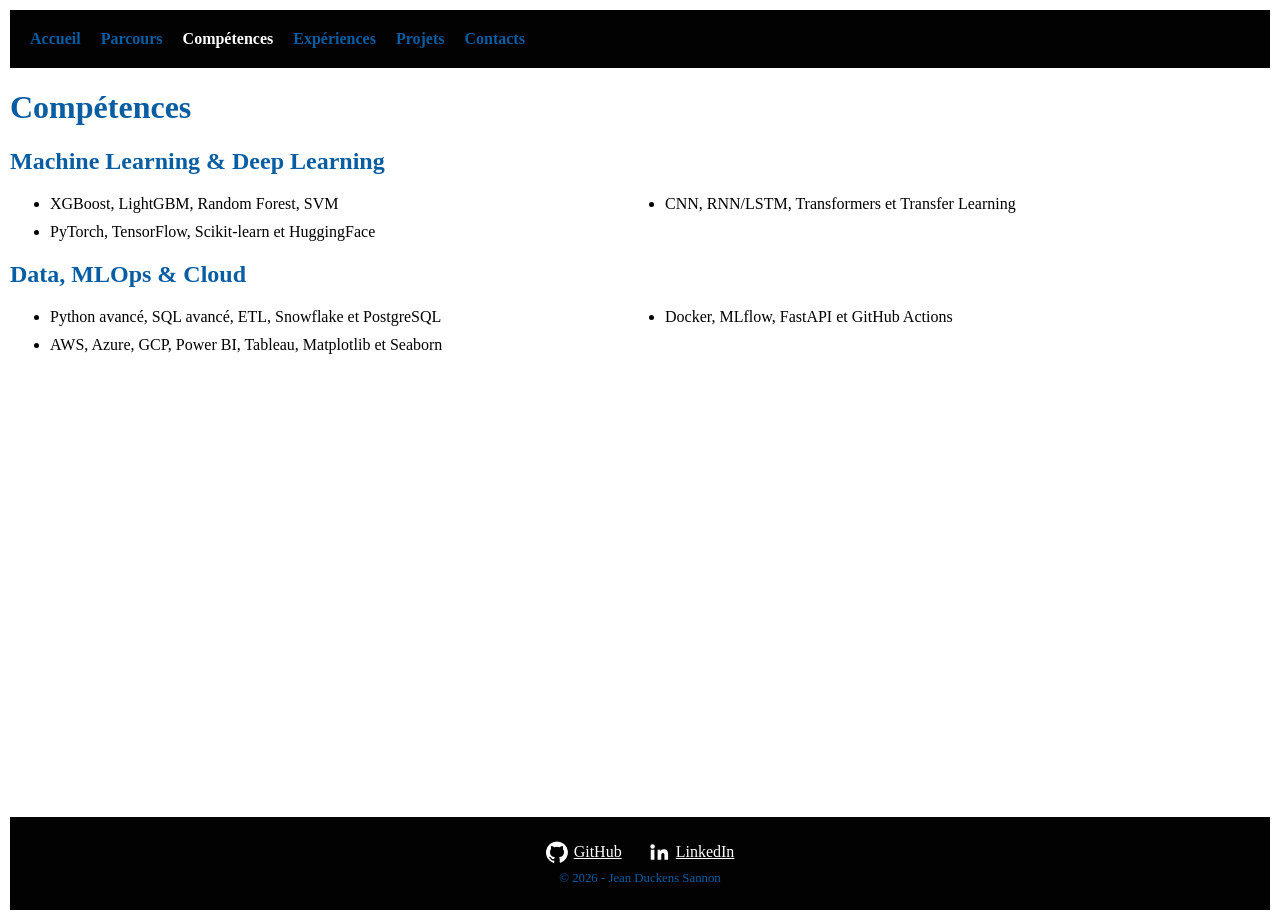
==== pages/competences.html @ 1ca99b0a "Initial commit: Portfiolio de Jean Duckens Sannon" ====
<!DOCTYPE html>
<html lang="fr">

<head>
    <meta charset="UTF-8">
    <meta name="viewport" content="width=device-width, initial-scale=1.0">
    <title>Compétences | Mon portfolio</title>
    <link rel="stylesheet" href="../assets/css/style.css">
    <meta name="description" content="Portfolio de Jean-Duckens Sannon, Data Scientist spécialisé en Machine Learning et MLOps. Découvrez mon parcours, mes compétences et mes projets." />
</head>

<body>
    <header>
        <nav aria-label="Navigation principale">
            <a href="../index.html">Accueil</a>
            <a href="parcours.html">Parcours</a>
            <a href="competences.html" aria-current="page">Compétences</a>
            <a href="experiences.html">Expériences</a>
            <a href="projets.html">Projets</a>
            <a href="contacts.html">Contacts</a>
        </nav>
    </header>

    <main>
        <h1>Compétences</h1>
        <section>
            <h2>Machine Learning &amp; Deep Learning</h2>
            <ul>
                <li>XGBoost, LightGBM, Random Forest, SVM</li>
                <li>CNN, RNN/LSTM, Transformers et Transfer Learning</li>
                <li>PyTorch, TensorFlow, Scikit-learn et HuggingFace</li>
            </ul>
        </section>
        <section>
            <h2>Data, MLOps &amp; Cloud</h2>
            <ul>
                <li>Python avancé, SQL avancé, ETL, Snowflake et PostgreSQL</li>
                <li>Docker, MLflow, FastAPI et GitHub Actions</li>
                <li>AWS, Azure, GCP, Power BI, Tableau, Matplotlib et Seaborn</li>
            </ul>
        </section>
    </main>
    
    <footer>
        <div class="social-links" aria-label="Réseaux sociaux">
            <a href="https://github.com/grayhacked" target="_blank" rel="noopener noreferrer" aria-label="GitHub">
                <svg aria-hidden="true" viewBox="0 0 24 24">
                <path d="M12 .5a12 12 0 0 0-3.79 23.39c.6.11.82-.26.82-.58v-2.04c-3.34.73-4.04-1.61-4.04-1.61-.55-1.39-1.34-1.76-1.34-1.76-1.09-.75.08-.74.08-.74 1.2.08 1.84 1.23 1.84 1.23 1.07 1.84 2.8 1.31 3.49 1 .11-.78.42-1.31.76-1.61-2.67-.3-5.47-1.34-5.47-5.93 0-1.31.47-2.38 1.23-3.22-.12-.3-.53-1.52.12-3.17 0 0 1-.32 3.3 1.23a11.5 11.5 0 0 1 6 0c2.3-1.55 3.3-1.23 3.3-1.23.65 1.65.24 2.87.12 3.17.77.84 1.23 1.91 1.23 3.22 0 4.6-2.8 5.62-5.48 5.92.43.37.81 1.1.81 2.22v3.29c0 .32.22.69.83.57A12 12 0 0 0 12 .5Z"/></svg>
            <span>GitHub</span>
            </a>

            <a href="https://www.linkedin.com/in/jean-duckens-sannon" target="_blank" rel="noopener noreferrer" aria-label="LinkedIn"><svg aria-hidden="true" viewBox="0 0 24 24"><path d="M4.98 3.5A2.5 2.5 0 1 1 5 8.5a2.5 2.5 0 0 1-.02-5ZM3 9.5h4v11H3v-11Zm6.5 0h3.83v1.5h.05c.53-1 1.83-2.05 3.77-2.05 4.03 0 4.78 2.65 4.78 6.1v5.45h-4v-4.83c0-1.15-.02-2.63-1.6-2.63-1.6 0-1.85 1.25-1.85 2.55v4.91h-4v-11Z"/></svg>
            <span>LinkedIn</span></a>
        </div>
        <small>&copy; 2026 - Jean Duckens Sannon</small>
    </footer>
</body>
</html>
---- assets/css/style.css ----
html, body {
    margin:0px;
    min-height: 100%;
}

body{
    font-family: 'Times New Roman', Times, serif, sans-serif;
    background-color: rgb(255, 255, 255);
    margin: 0;
    padding: 10px;
    min-height: 100vh;
    display: flex;
    flex-direction: column;
}

main {
    flex: 1;
    /* padding: 20px; */
}

nav {
    display: flex;
    gap: 20px;
    align-items: center; 
    background-color: rgb(2, 2, 2);
    padding: 20px;
    flex-wrap: wrap;
}

@media (max-width: 500px) {
    nav {
        flex-direction: column;
        align-items: center;
    }
}

nav a {
    text-decoration: none;
    color: rgb(8, 93, 163);
    font-weight: bold;
}

nav a[aria-current="page"] {
    color: white;
}


img {
   /* margin : 0 auto;
   display: block; */
   border: 2px solid rgb(8, 93, 163);
}

h1 {
    color: rgb(8, 93, 163);
}

h2 {
    color: rgb(8, 93, 163);
}

ul{
    display: grid;
    grid-template-columns: 1fr;
    gap: 10px;
}

@media (min-width: 500px) {
    ul {
        grid-template-columns: 1fr 1fr;
    }
}

footer {
    background-color: rgb(2, 2, 2);
    color: white;
    text-align: center;
    padding: 20px;
}

footer a,
footer small {
    display: block;
    margin: 4px;
}

.social-links {
    display: flex;
    justify-content: center;
    gap: 18px;
}

.social-links a {
    display: inline-flex;
    align-items: center;
    gap: 6px;
    color: white;
}

.social-links svg {
    width: 22px;
    height: 22px;
    fill: currentColor;
}

small {
    font-size: 0.8em;
    color: rgb(8, 93, 163);
}
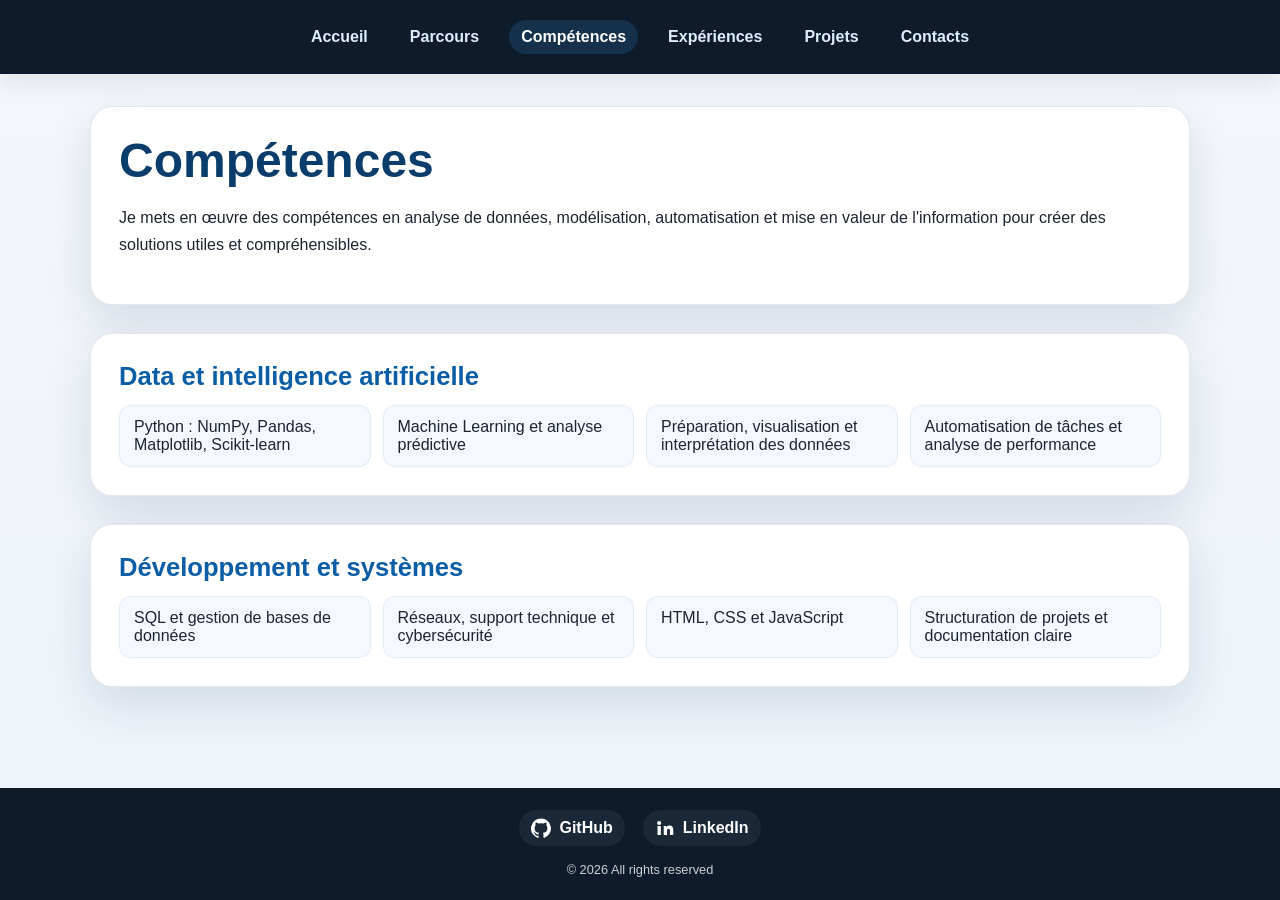
==== commit d3180193: "first commit" ====
--- a/pages/competences.html
+++ b/pages/competences.html
@@ -1,12 +1,11 @@
-<!DOCTYPE html>
+﻿<!DOCTYPE html>
 <html lang="fr">
-
+    
 <head>
     <meta charset="UTF-8">
     <meta name="viewport" content="width=device-width, initial-scale=1.0">
     <title>Compétences | Mon portfolio</title>
     <link rel="stylesheet" href="../assets/css/style.css">
-    <meta name="description" content="Portfolio de Jean-Duckens Sannon, Data Scientist spécialisé en Machine Learning et MLOps. Découvrez mon parcours, mes compétences et mes projets." />
 </head>
 
 <body>
@@ -22,37 +21,40 @@
     </header>
 
     <main>
-        <h1>Compétences</h1>
-        <section>
-            <h2>Machine Learning &amp; Deep Learning</h2>
-            <ul>
-                <li>XGBoost, LightGBM, Random Forest, SVM</li>
-                <li>CNN, RNN/LSTM, Transformers et Transfer Learning</li>
-                <li>PyTorch, TensorFlow, Scikit-learn et HuggingFace</li>
-            </ul>
-        </section>
-        <section>
-            <h2>Data, MLOps &amp; Cloud</h2>
-            <ul>
-                <li>Python avancé, SQL avancé, ETL, Snowflake et PostgreSQL</li>
-                <li>Docker, MLflow, FastAPI et GitHub Actions</li>
-                <li>AWS, Azure, GCP, Power BI, Tableau, Matplotlib et Seaborn</li>
-            </ul>
-        </section>
+        <div class="page-shell">
+            <section class="page-card">
+                <h1>Compétences</h1>
+                <p>Je mets en œuvre des compétences en analyse de données, modélisation, automatisation et mise en valeur de l'information pour créer des solutions utiles et compréhensibles.</p>
+            </section>
+
+            <section class="page-card">
+                <h2>Data et intelligence artificielle</h2>
+                <ul>
+                    <li>Python : NumPy, Pandas, Matplotlib, Scikit-learn</li>
+                    <li>Machine Learning et analyse prédictive</li>
+                    <li>Préparation, visualisation et interprétation des données</li>
+                    <li>Automatisation de tâches et analyse de performance</li>
+                </ul>
+            </section>
+
+            <section class="page-card">
+                <h2>Développement et systèmes</h2>
+                <ul>
+                    <li>SQL et gestion de bases de données</li>
+                    <li>Réseaux, support technique et cybersécurité</li>
+                    <li>HTML, CSS et JavaScript</li>
+                    <li>Structuration de projets et documentation claire</li>
+                </ul>
+            </section>
+        </div>
     </main>
-    
+
     <footer>
         <div class="social-links" aria-label="Réseaux sociaux">
-            <a href="https://github.com/grayhacked" target="_blank" rel="noopener noreferrer" aria-label="GitHub">
-                <svg aria-hidden="true" viewBox="0 0 24 24">
-                <path d="M12 .5a12 12 0 0 0-3.79 23.39c.6.11.82-.26.82-.58v-2.04c-3.34.73-4.04-1.61-4.04-1.61-.55-1.39-1.34-1.76-1.34-1.76-1.09-.75.08-.74.08-.74 1.2.08 1.84 1.23 1.84 1.23 1.07 1.84 2.8 1.31 3.49 1 .11-.78.42-1.31.76-1.61-2.67-.3-5.47-1.34-5.47-5.93 0-1.31.47-2.38 1.23-3.22-.12-.3-.53-1.52.12-3.17 0 0 1-.32 3.3 1.23a11.5 11.5 0 0 1 6 0c2.3-1.55 3.3-1.23 3.3-1.23.65 1.65.24 2.87.12 3.17.77.84 1.23 1.91 1.23 3.22 0 4.6-2.8 5.62-5.48 5.92.43.37.81 1.1.81 2.22v3.29c0 .32.22.69.83.57A12 12 0 0 0 12 .5Z"/></svg>
-            <span>GitHub</span>
-            </a>
-
-            <a href="https://www.linkedin.com/in/jean-duckens-sannon" target="_blank" rel="noopener noreferrer" aria-label="LinkedIn"><svg aria-hidden="true" viewBox="0 0 24 24"><path d="M4.98 3.5A2.5 2.5 0 1 1 5 8.5a2.5 2.5 0 0 1-.02-5ZM3 9.5h4v11H3v-11Zm6.5 0h3.83v1.5h.05c.53-1 1.83-2.05 3.77-2.05 4.03 0 4.78 2.65 4.78 6.1v5.45h-4v-4.83c0-1.15-.02-2.63-1.6-2.63-1.6 0-1.85 1.25-1.85 2.55v4.91h-4v-11Z"/></svg>
-            <span>LinkedIn</span></a>
+            <a href="https://github.com/grayhacked" target="_blank" rel="noopener noreferrer" aria-label="GitHub"><svg viewBox="0 0 24 24" aria-hidden="true"><path d="M12 .5a12 12 0 0 0-3.79 23.39c.6.11.82-.26.82-.58v-2.04c-3.34.73-4.04-1.61-4.04-1.61-.55-1.39-1.34-1.76-1.34-1.76-1.09-.75.08-.74.08-.74 1.2.08 1.84 1.23 1.84 1.23 1.07 1.84 2.8 1.31 3.49 1 .11-.78.42-1.31.76-1.61-2.67-.3-5.47-1.34-5.47-5.93 0-1.31.47-2.38 1.23-3.22-.12-.3-.53-1.52.12-3.17 0 0 1-.32 3.3 1.23a11.5 11.5 0 0 1 6 0c2.3-1.55 3.3-1.23 3.3-1.23.65 1.65.24 2.87.12 3.17.77.84 1.23 1.91 1.23 3.22 0 4.6-2.8 5.62-5.48 5.92.43.37.81 1.1.81 2.22v3.29c0 .32.22.69.83.57A12 12 0 0 0 12 .5Z"/></svg><span>GitHub</span></a>
+            <a href="https://www.linkedin.com/in/jean-duckens-sannon" target="_blank" rel="noopener noreferrer" aria-label="LinkedIn"><svg viewBox="0 0 24 24" aria-hidden="true"><path d="M4.98 3.5A2.5 2.5 0 1 1 5 8.5a2.5 2.5 0 0 1-.02-5ZM3 9.5h4v11H3v-11Zm6.5 0h3.83v1.5h.05c.53-1 1.83-2.05 3.77-2.05 4.03 0 4.78 2.65 4.78 6.1v5.45h-4v-4.83c0-1.15-.02-2.63-1.6-2.63-1.6 0-1.85 1.25-1.85 2.55v4.91h-4v-11Z"/></svg><span>LinkedIn</span></a>
         </div>
-        <small>&copy; 2026 - Jean Duckens Sannon</small>
+        <small>&copy; 2026 All rights reserved</small>
     </footer>
 </body>
-</html>+</html>
--- a/assets/css/style.css
+++ b/assets/css/style.css
@@ -1,13 +1,27 @@
+/* Base du portfolio */
+:root {
+    --bg: #f4f7fb;
+    --bg-panel: #ffffff;
+    --nav: #0d1b2a;
+    --primary: #0b5ea6;
+    --primary-strong: #0a3d6c;
+    --accent: #47a7ff;
+    --text: #1d2430;
+    --muted: #5f6f81;
+    --border: rgba(15, 56, 92, 0.12);
+    --shadow: 0 18px 45px rgba(11, 41, 69, 0.12);
+}
+
 html, body {
-    margin:0px;
+    margin: 0;
     min-height: 100%;
 }
 
-body{
-    font-family: 'Times New Roman', Times, serif, sans-serif;
-    background-color: rgb(255, 255, 255);
+body {
+    font-family: 'Segoe UI', Tahoma, Geneva, Verdana, sans-serif;
+    background: linear-gradient(180deg, var(--bg) 0%, #edf3fa 100%);
+    color: var(--text);
     margin: 0;
-    padding: 10px;
     min-height: 100vh;
     display: flex;
     flex-direction: column;
@@ -15,95 +29,283 @@
 
 main {
     flex: 1;
-    /* padding: 20px; */
-}
-
+    width: min(1100px, calc(100% - 32px));
+    margin: 32px auto;
+}
+
+/* Navigation */
 nav {
     display: flex;
-    gap: 20px;
-    align-items: center; 
-    background-color: rgb(2, 2, 2);
-    padding: 20px;
+    gap: 18px;
+    align-items: center;
+    justify-content: center;
+    background-color: var(--nav);
+    padding: 20px 18px;
     flex-wrap: wrap;
-}
-
-@media (max-width: 500px) {
-    nav {
-        flex-direction: column;
-        align-items: center;
-    }
+    box-shadow: 0 10px 25px rgba(0, 0, 0, 0.08);
 }
 
 nav a {
     text-decoration: none;
-    color: rgb(8, 93, 163);
-    font-weight: bold;
-}
-
+    color: #dfeeff;
+    font-weight: 600;
+    padding: 8px 12px;
+    border-radius: 999px;
+    transition: background 0.2s ease, color 0.2s ease;
+}
+
+nav a:hover,
 nav a[aria-current="page"] {
-    color: white;
-}
-
-
-img {
-   /* margin : 0 auto;
-   display: block; */
-   border: 2px solid rgb(8, 93, 163);
+    background: rgba(71, 167, 255, 0.15);
+    color: white;
+}
+
+/* Contenu principal */
+.hero {
+    display: grid;
+    grid-template-columns: 1.2fr 0.8fr;
+    gap: 28px;
+    align-items: center;
+    background: var(--bg-panel);
+    border: 1px solid var(--border);
+    border-radius: 24px;
+    box-shadow: var(--shadow);
+    overflow: hidden;
+}
+
+.hero-copy {
+    padding: 40px 38px;
+}
+
+.hero-visual {
+    padding: 24px;
+    background: linear-gradient(135deg, rgba(11, 94, 166, 0.08), rgba(71, 167, 255, 0.18));
+    display: flex;
+    align-items: center;
+    justify-content: center;
+}
+
+.profile-image {
+    width: min(240px, 100%);
+    border-radius: 22px;
+    border: 4px solid rgba(11, 94, 166, 0.18);
+    box-shadow: 0 16px 35px rgba(11, 94, 166, 0.18);
+    background: white;
 }
 
 h1 {
-    color: rgb(8, 93, 163);
+    color: var(--primary-strong);
+    margin: 0 0 12px;
+    font-size: clamp(2.1rem, 4vw, 3rem);
+    line-height: 1.1;
 }
 
 h2 {
-    color: rgb(8, 93, 163);
-}
-
-ul{
-    display: grid;
-    grid-template-columns: 1fr;
-    gap: 10px;
-}
-
-@media (min-width: 500px) {
-    ul {
-        grid-template-columns: 1fr 1fr;
-    }
-}
-
+    color: var(--primary);
+    margin: 0 0 18px;
+    font-size: clamp(1.2rem, 2vw, 1.8rem);
+}
+
+p {
+    color: var(--text);
+    line-height: 1.7;
+    margin: 0 0 18px;
+}
+
+.hero-link {
+    display: inline-block;
+    padding: 12px 18px;
+    background: var(--primary);
+    color: white;
+    text-decoration: none;
+    border-radius: 999px;
+    font-weight: 600;
+    margin-top: 8px;
+    transition: transform 0.2s ease, background 0.2s ease;
+}
+
+.hero-link:hover {
+    background: var(--primary-strong);
+    transform: translateY(-1px);
+}
+
+.skills-panel {
+    margin-top: 28px;
+    background: var(--bg-panel);
+    border: 1px solid var(--border);
+    border-radius: 20px;
+    box-shadow: var(--shadow);
+    padding: 26px 28px;
+}
+
+.skills-panel h3 {
+    margin-top: 0;
+    color: var(--primary-strong);
+    font-size: 1.4rem;
+}
+
+/* Cartes de contenu pour les pages secondaires */
+.page-shell {
+    display: grid;
+    gap: 28px;
+}
+
+.page-card {
+    background: var(--bg-panel);
+    border: 1px solid var(--border);
+    border-radius: 22px;
+    box-shadow: var(--shadow);
+    padding: 28px;
+}
+
+.page-card h1 {
+    margin-bottom: 16px;
+}
+
+.page-card h2 {
+    margin-bottom: 14px;
+}
+
+.timeline {
+    display: grid;
+    gap: 18px;
+}
+
+.timeline-item,
+.project-card,
+.contact-card {
+    border: 1px solid var(--border);
+    background: #f8fbff;
+    border-radius: 16px;
+    padding: 18px 20px;
+}
+
+.project-grid,
+.contact-grid {
+    display: grid;
+    grid-template-columns: repeat(auto-fit, minmax(220px, 1fr));
+    gap: 18px;
+}
+
+.project-card h3,
+.contact-card h3,
+.timeline-item h3 {
+    margin-top: 0;
+    margin-bottom: 8px;
+    color: var(--primary-strong);
+}
+
+.label {
+    display: inline-block;
+    font-size: 0.75rem;
+    font-weight: 700;
+    letter-spacing: 0.08em;
+    text-transform: uppercase;
+    background: rgba(11, 94, 166, 0.08);
+    color: var(--primary-strong);
+    border-radius: 999px;
+    padding: 6px 10px;
+    margin-bottom: 10px;
+}
+
+ul {
+    list-style: none;
+    padding: 0;
+    margin: 0;
+    display: grid;
+    grid-template-columns: repeat(auto-fit, minmax(180px, 1fr));
+    gap: 12px;
+}
+
+ul li {
+    background: #f5f9ff;
+    border: 1px solid rgba(11, 94, 166, 0.08);
+    border-radius: 12px;
+    padding: 12px 14px;
+    color: var(--text);
+    font-weight: 500;
+}
+
+.contact-list {
+    list-style: none;
+    display: grid;
+    gap: 12px;
+    padding: 0;
+    margin: 0;
+}
+
+.contact-list a {
+    color: var(--primary-strong);
+    text-decoration: none;
+    font-weight: 600;
+}
+
+/* Bouton d'action */
+#monBouton {
+    margin-top: 20px;
+    border: none;
+    background: linear-gradient(135deg, var(--accent), var(--primary));
+    color: white;
+    font-weight: 700;
+    padding: 12px 22px;
+    border-radius: 999px;
+    cursor: pointer;
+    transition: transform 0.2s ease, box-shadow 0.2s ease;
+    box-shadow: 0 12px 25px rgba(71, 167, 255, 0.28);
+}
+
+#monBouton:hover {
+    transform: translateY(-1px);
+}
+
+/* Pied de page */
 footer {
-    background-color: rgb(2, 2, 2);
+    background-color: var(--nav);
     color: white;
     text-align: center;
-    padding: 20px;
-}
-
-footer a,
-footer small {
-    display: block;
-    margin: 4px;
+    padding: 22px 18px;
 }
 
 .social-links {
     display: flex;
     justify-content: center;
     gap: 18px;
+    flex-wrap: wrap;
+    margin-bottom: 14px;
 }
 
 .social-links a {
     display: inline-flex;
     align-items: center;
-    gap: 6px;
-    color: white;
+    gap: 8px;
+    color: white;
+    text-decoration: none;
+    font-weight: 600;
+    padding: 8px 12px;
+    border-radius: 999px;
+    background: rgba(255, 255, 255, 0.06);
 }
 
 .social-links svg {
-    width: 22px;
-    height: 22px;
+    width: 20px;
+    height: 20px;
     fill: currentColor;
 }
 
 small {
     font-size: 0.8em;
-    color: rgb(8, 93, 163);
-}+    color: rgba(255, 255, 255, 0.8);
+}
+
+/* Responsive */
+@media (max-width: 760px) {
+    .hero {
+        grid-template-columns: 1fr;
+    }
+
+    .hero-copy,
+    .hero-visual,
+    .page-card {
+        padding: 24px 20px;
+    }
+}
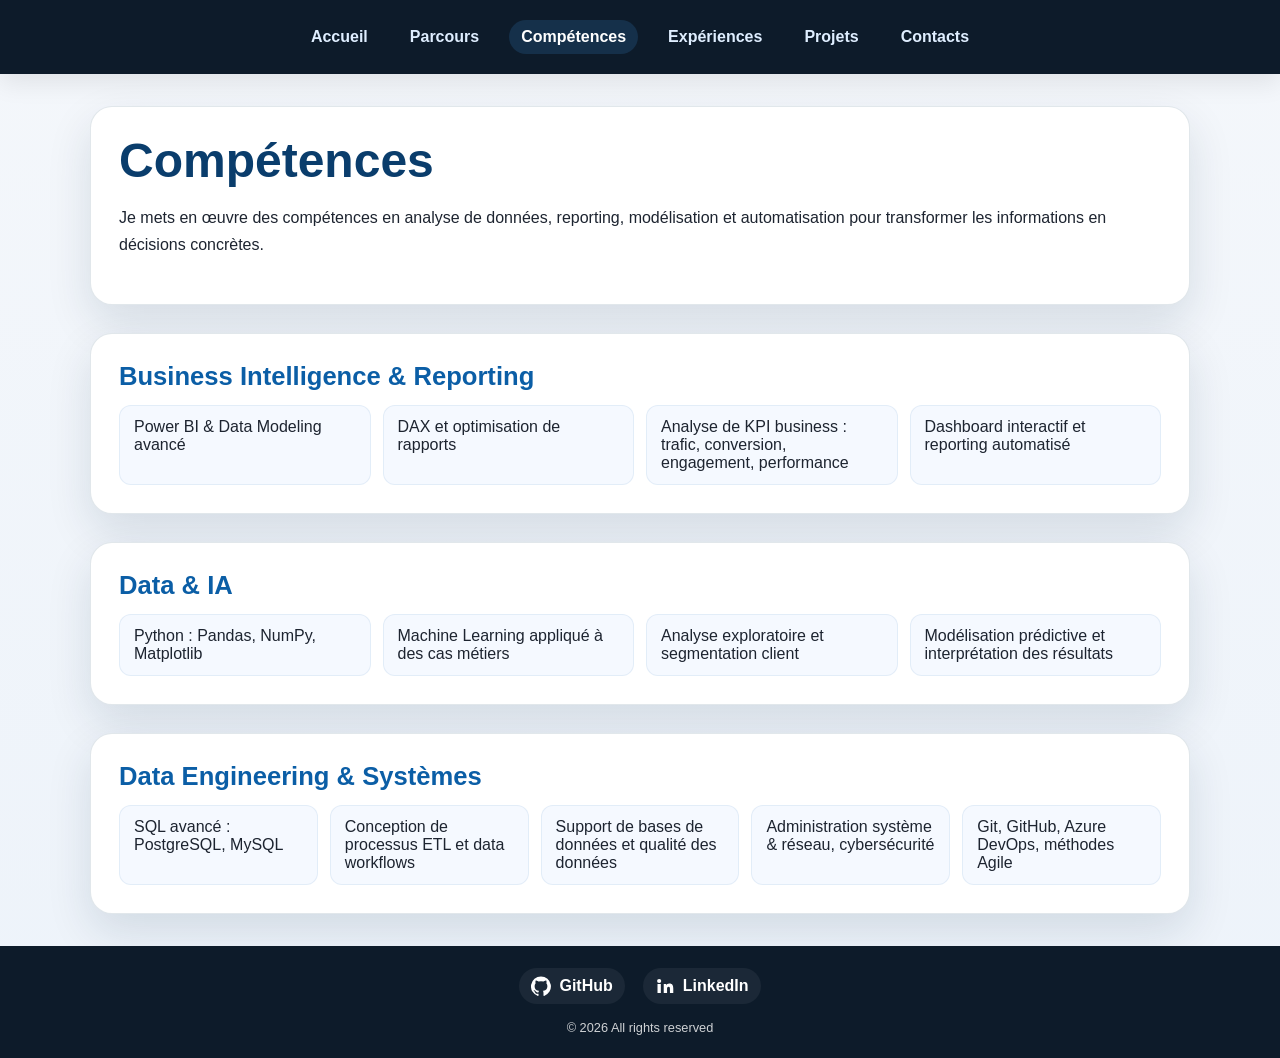
==== commit 6f8a230a: "My fisrt commit: Portfiolio de Jean Duckens Sannon" ====
--- a/pages/competences.html
+++ b/pages/competences.html
@@ -24,26 +24,37 @@
         <div class="page-shell">
             <section class="page-card">
                 <h1>Compétences</h1>
-                <p>Je mets en œuvre des compétences en analyse de données, modélisation, automatisation et mise en valeur de l'information pour créer des solutions utiles et compréhensibles.</p>
+                <p>Je mets en œuvre des compétences en analyse de données, reporting, modélisation et automatisation pour transformer les informations en décisions concrètes.</p>
             </section>
 
             <section class="page-card">
-                <h2>Data et intelligence artificielle</h2>
+                <h2>Business Intelligence & Reporting</h2>
                 <ul>
-                    <li>Python : NumPy, Pandas, Matplotlib, Scikit-learn</li>
-                    <li>Machine Learning et analyse prédictive</li>
-                    <li>Préparation, visualisation et interprétation des données</li>
-                    <li>Automatisation de tâches et analyse de performance</li>
+                    <li>Power BI & Data Modeling avancé</li>
+                    <li>DAX et optimisation de rapports</li>
+                    <li>Analyse de KPI business : trafic, conversion, engagement, performance</li>
+                    <li>Dashboard interactif et reporting automatisé</li>
                 </ul>
             </section>
 
             <section class="page-card">
-                <h2>Développement et systèmes</h2>
+                <h2>Data & IA</h2>
                 <ul>
-                    <li>SQL et gestion de bases de données</li>
-                    <li>Réseaux, support technique et cybersécurité</li>
-                    <li>HTML, CSS et JavaScript</li>
-                    <li>Structuration de projets et documentation claire</li>
+                    <li>Python : Pandas, NumPy, Matplotlib</li>
+                    <li>Machine Learning appliqué à des cas métiers</li>
+                    <li>Analyse exploratoire et segmentation client</li>
+                    <li>Modélisation prédictive et interprétation des résultats</li>
+                </ul>
+            </section>
+
+            <section class="page-card">
+                <h2>Data Engineering & Systèmes</h2>
+                <ul>
+                    <li>SQL avancé : PostgreSQL, MySQL</li>
+                    <li>Conception de processus ETL et data workflows</li>
+                    <li>Support de bases de données et qualité des données</li>
+                    <li>Administration système & réseau, cybersécurité</li>
+                    <li>Git, GitHub, Azure DevOps, méthodes Agile</li>
                 </ul>
             </section>
         </div>
--- a/assets/css/style.css
+++ b/assets/css/style.css
@@ -181,7 +181,8 @@
 }
 
 .project-grid,
-.contact-grid {
+.contact-grid,
+.doc-grid {
     display: grid;
     grid-template-columns: repeat(auto-fit, minmax(220px, 1fr));
     gap: 18px;
@@ -189,10 +190,38 @@
 
 .project-card h3,
 .contact-card h3,
-.timeline-item h3 {
+.timeline-item h3,
+.doc-card h3 {
     margin-top: 0;
     margin-bottom: 8px;
     color: var(--primary-strong);
+}
+
+.doc-card {
+    border: 1px solid var(--border);
+    background: linear-gradient(135deg, #f4f9ff 0%, #ffffff 100%);
+    border-radius: 16px;
+    padding: 18px 20px;
+    display: flex;
+    flex-direction: column;
+    gap: 10px;
+}
+
+.doc-link {
+    display: inline-flex;
+    align-items: center;
+    justify-content: center;
+    margin-top: 8px;
+    text-decoration: none;
+    background: var(--primary);
+    color: white;
+    padding: 10px 12px;
+    border-radius: 10px;
+    font-weight: 600;
+}
+
+.doc-link:hover {
+    background: var(--primary-strong);
 }
 
 .label {
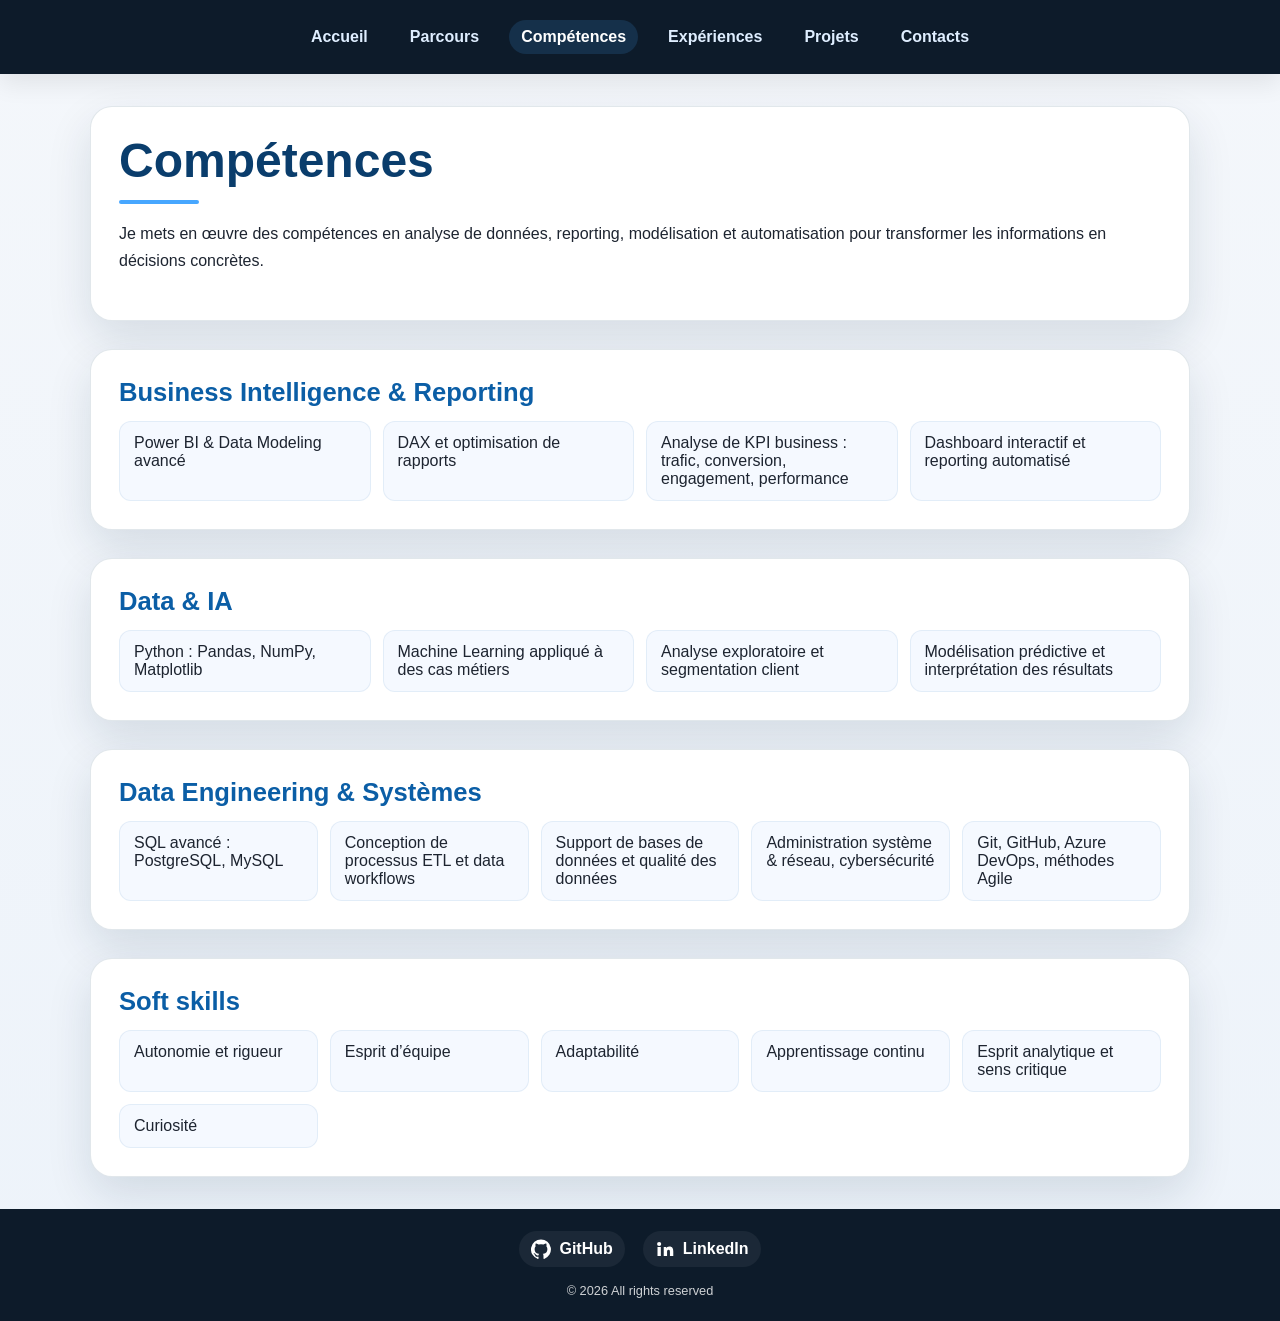
==== commit 1412c4b1: "Modification des informations" ====
--- a/pages/competences.html
+++ b/pages/competences.html
@@ -57,6 +57,18 @@
                     <li>Git, GitHub, Azure DevOps, méthodes Agile</li>
                 </ul>
             </section>
+
+            <section class="page-card">
+                <h2>Soft skills</h2>
+                <ul>
+                    <li>Autonomie et rigueur</li>
+                    <li>Esprit d’équipe</li>
+                    <li>Adaptabilité</li>
+                    <li>Apprentissage continu</li>
+                    <li>Esprit analytique et sens critique</li>
+                    <li>Curiosité</li>
+                </ul>
+            </section>
         </div>
     </main>
 
--- a/assets/css/style.css
+++ b/assets/css/style.css
@@ -1,4 +1,4 @@
-/* Base du portfolio */
+﻿/* Base du portfolio */
 :root {
     --bg: #f4f7fb;
     --bg-panel: #ffffff;
@@ -93,6 +93,16 @@
     background: white;
 }
 
+.image-link {
+    display: block;
+    transition: transform 0.2s ease;
+}
+
+.image-link:hover,
+.image-link:focus-visible {
+    transform: scale(1.03);
+}
+
 h1 {
     color: var(--primary-strong);
     margin: 0 0 12px;
@@ -138,6 +148,14 @@
     padding: 26px 28px;
 }
 
+.recruiter-cta {
+    text-align: center;
+}
+
+.recruiter-cta .hero-link {
+    margin: 4px 6px;
+}
+
 .skills-panel h3 {
     margin-top: 0;
     color: var(--primary-strong);
@@ -178,6 +196,7 @@
     background: #f8fbff;
     border-radius: 16px;
     padding: 18px 20px;
+    min-width: 0;
 }
 
 .project-grid,
@@ -222,6 +241,12 @@
 
 .doc-link:hover {
     background: var(--primary-strong);
+}
+
+.document-pending {
+    margin: auto 0 0;
+    color: var(--muted);
+    font-style: italic;
 }
 
 .label {
@@ -258,15 +283,23 @@
 .contact-list {
     list-style: none;
     display: grid;
-    gap: 12px;
+    gap: 15px;
     padding: 0;
     margin: 0;
 }
 
 .contact-list a {
+    display: block;
     color: var(--primary-strong);
     text-decoration: none;
     font-weight: 600;
+    overflow-wrap: anywhere; 
+    word-break: break-word;
+}
+
+.contact-list a:hover,
+.contact-list a:focus-visible {
+    text-decoration: underline;
 }
 
 /* Bouton d'action */
@@ -337,4 +370,47 @@
     .page-card {
         padding: 24px 20px;
     }
-}
+
+    .recruiter-cta .hero-link {
+        display: block;
+        margin: 8px 0;
+    }
+}
+
+
+/* Animation fade-in au chargement */
+@keyframes fadeInUp {
+    from {
+        opacity: 0;
+        transform: translateY(30px);
+    }
+    to {
+        opacity: 1;
+        transform: translateY(0);
+    }
+}
+
+.hero {
+    animation: fadeInUp 0.8s ease-out;
+}
+
+/* Underline animé sur les titres */
+h1::after {
+    content: '';
+    display: block;
+    width: 80px;
+    height: 4px;
+    background: var(--accent);
+    border-radius: 2px;
+    margin-top: 12px;
+    animation: expandWidth 0.8s ease-out;
+}
+
+@keyframes expandWidth {
+    from {
+        width: 0;
+    }
+    to {
+        width: 80px;
+    }
+}
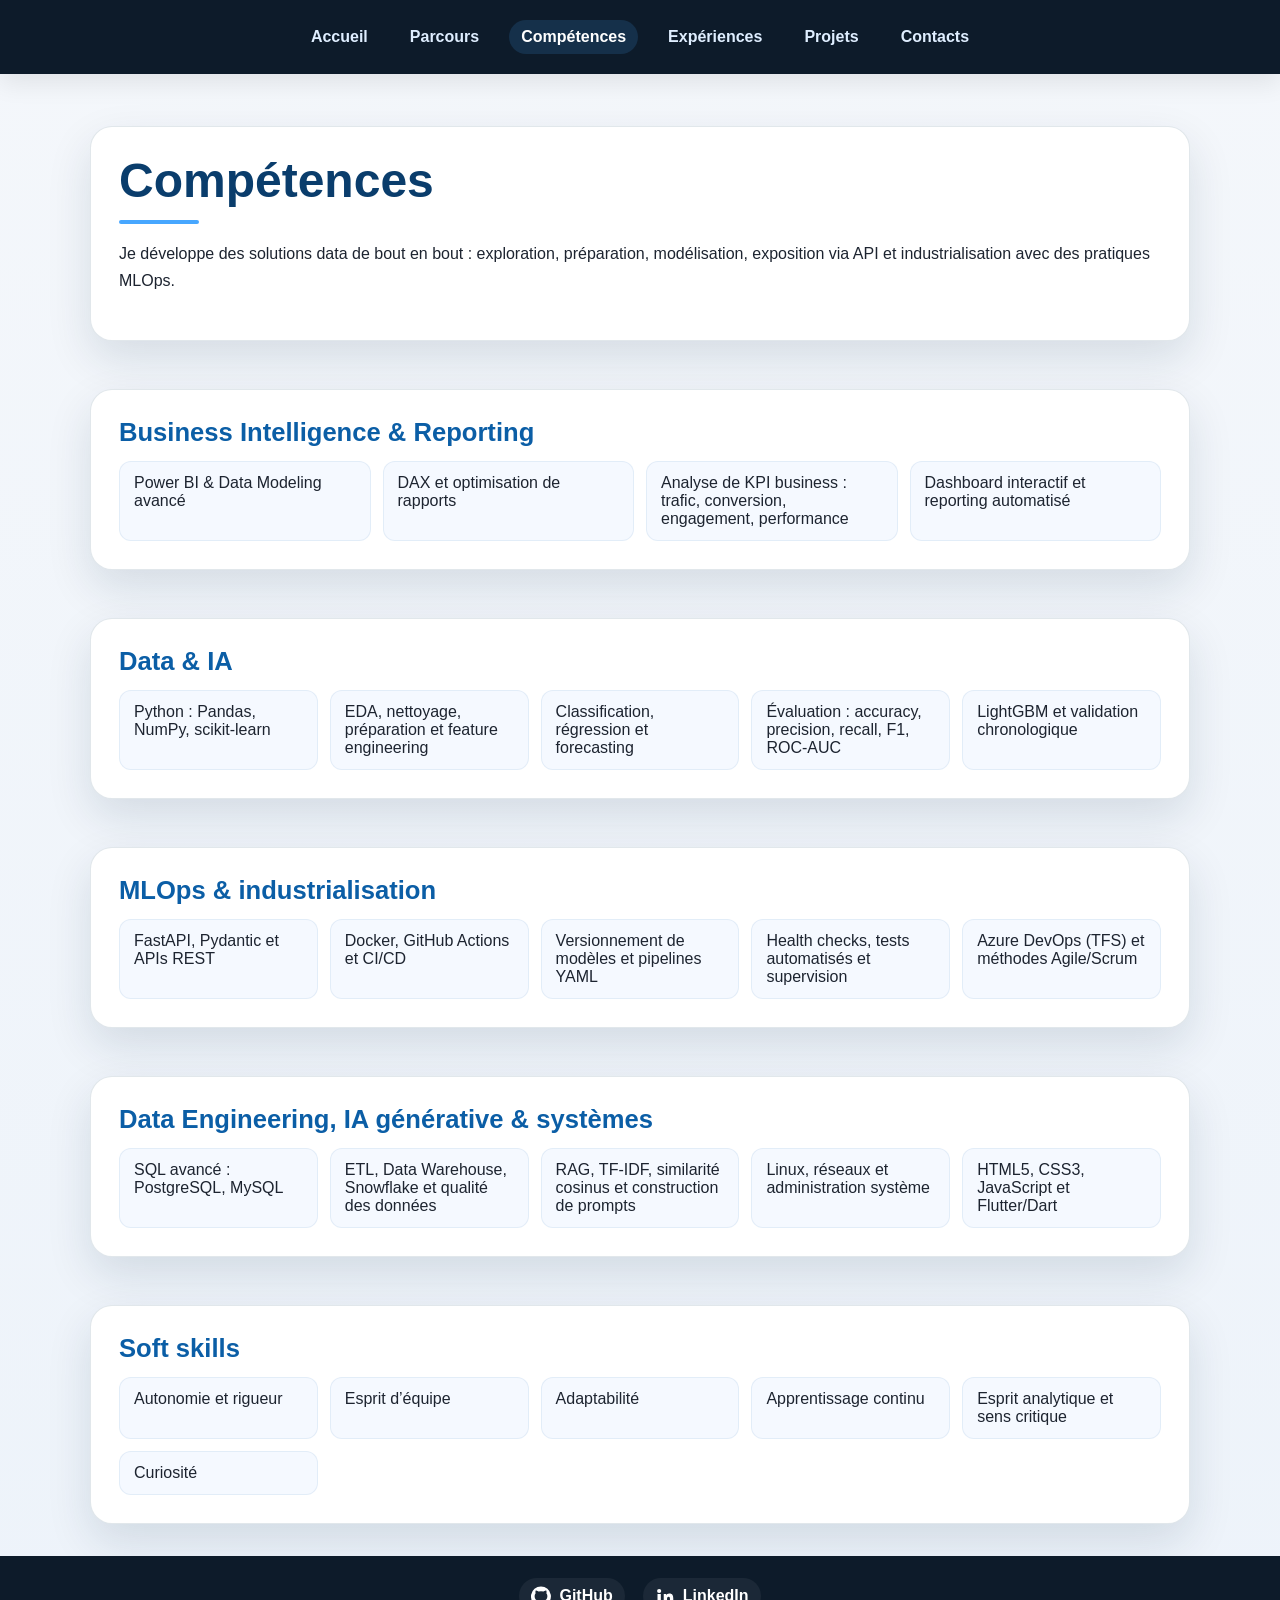
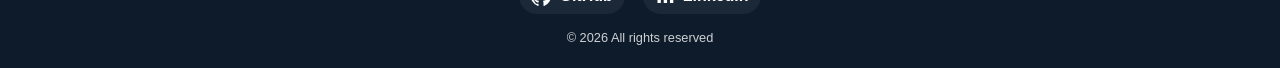
==== commit 74c81b76: "Modifications et améliorations" ====
--- a/pages/competences.html
+++ b/pages/competences.html
@@ -24,7 +24,7 @@
         <div class="page-shell">
             <section class="page-card">
                 <h1>Compétences</h1>
-                <p>Je mets en œuvre des compétences en analyse de données, reporting, modélisation et automatisation pour transformer les informations en décisions concrètes.</p>
+                <p>Je développe des solutions data de bout en bout : exploration, préparation, modélisation, exposition via API et industrialisation avec des pratiques MLOps.</p>
             </section>
 
             <section class="page-card">
@@ -40,21 +40,33 @@
             <section class="page-card">
                 <h2>Data & IA</h2>
                 <ul>
-                    <li>Python : Pandas, NumPy, Matplotlib</li>
-                    <li>Machine Learning appliqué à des cas métiers</li>
-                    <li>Analyse exploratoire et segmentation client</li>
-                    <li>Modélisation prédictive et interprétation des résultats</li>
+                    <li>Python : Pandas, NumPy, scikit-learn</li>
+                    <li>EDA, nettoyage, préparation et feature engineering</li>
+                    <li>Classification, régression et forecasting</li>
+                    <li>Évaluation : accuracy, precision, recall, F1, ROC-AUC</li>
+                    <li>LightGBM et validation chronologique</li>
                 </ul>
             </section>
 
             <section class="page-card">
-                <h2>Data Engineering & Systèmes</h2>
+                <h2>MLOps & industrialisation</h2>
+                <ul>
+                    <li>FastAPI, Pydantic et APIs REST</li>
+                    <li>Docker, GitHub Actions et CI/CD</li>
+                    <li>Versionnement de modèles et pipelines YAML</li>
+                    <li>Health checks, tests automatisés et supervision</li>
+                    <li>Azure DevOps (TFS) et méthodes Agile/Scrum</li>
+                </ul>
+            </section>
+
+            <section class="page-card">
+                <h2>Data Engineering, IA générative & systèmes</h2>
                 <ul>
                     <li>SQL avancé : PostgreSQL, MySQL</li>
-                    <li>Conception de processus ETL et data workflows</li>
-                    <li>Support de bases de données et qualité des données</li>
-                    <li>Administration système & réseau, cybersécurité</li>
-                    <li>Git, GitHub, Azure DevOps, méthodes Agile</li>
+                    <li>ETL, Data Warehouse, Snowflake et qualité des données</li>
+                    <li>RAG, TF-IDF, similarité cosinus et construction de prompts</li>
+                    <li>Linux, réseaux et administration système</li>
+                    <li>HTML5, CSS3, JavaScript et Flutter/Dart</li>
                 </ul>
             </section>
 
--- a/assets/css/style.css
+++ b/assets/css/style.css
@@ -34,6 +34,13 @@
 }
 
 /* Navigation */
+header {
+    position: sticky;
+    top: 0;
+    z-index: 1000;
+    background-color: var(--nav);
+}
+
 nav {
     display: flex;
     gap: 18px;
@@ -174,6 +181,7 @@
     border-radius: 22px;
     box-shadow: var(--shadow);
     padding: 28px;
+    margin-top: 20px;
 }
 
 .page-card h1 {
@@ -214,6 +222,54 @@
     margin-top: 0;
     margin-bottom: 8px;
     color: var(--primary-strong);
+}
+
+.project-card-featured {
+    background: linear-gradient(135deg, #eef7ff 0%, #ffffff 100%);
+}
+
+.project-instructions {
+    color: var(--muted);
+    font-style: italic;
+}
+
+.project-details {
+    display: grid;
+    gap: 8px;
+    margin: 16px 0 0;
+}
+
+.project-details li {
+    background: transparent;
+    border: 0;
+    padding: 0;
+    font-size: 0.95rem;
+}
+
+.project-actions {
+    display: flex;
+    gap: 10px;
+    flex-wrap: wrap;
+    margin-top: auto;
+    padding-top: 18px;
+}
+
+.project-actions .doc-link {
+    flex: 1 1 130px;
+}
+
+.doc-link-secondary {
+    background: var(--primary-strong);
+}
+
+.project-steps {
+    display: grid;
+    gap: 12px;
+    padding-left: 22px;
+}
+
+.project-steps li {
+    list-style: decimal;
 }
 
 .doc-card {
@@ -336,6 +392,11 @@
     margin-bottom: 14px;
 }
 
+.site-link {
+    color: var(--primary);
+    text-decoration: none;
+    font-weight: 600;
+}
 .social-links a {
     display: inline-flex;
     align-items: center;
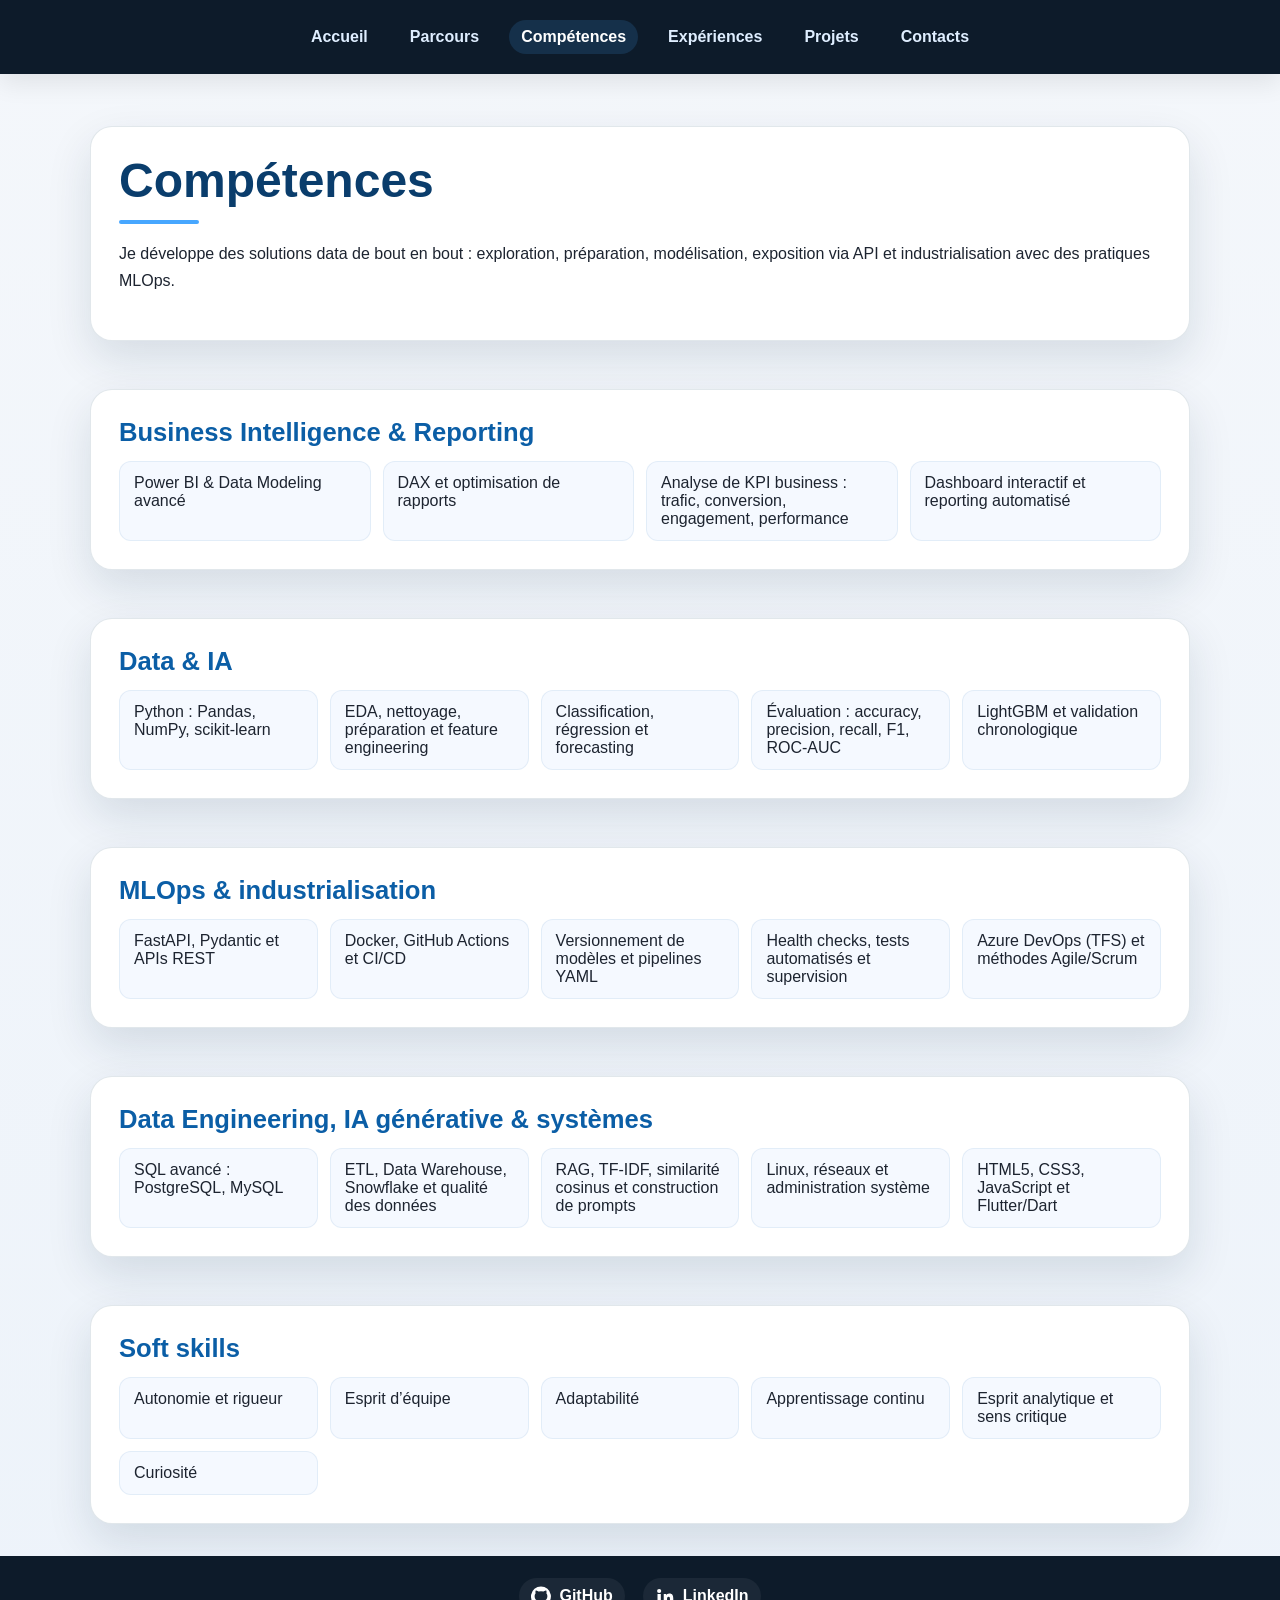
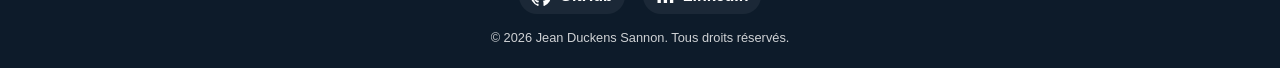
==== commit 5f19619f: "Corrige la page Projets et clarifie le profil Data Scientist junior - Projets : liens et étiquettes " ====
--- a/pages/competences.html
+++ b/pages/competences.html
@@ -4,7 +4,8 @@
 <head>
     <meta charset="UTF-8">
     <meta name="viewport" content="width=device-width, initial-scale=1.0">
-    <title>Compétences | Mon portfolio</title>
+    <title>Compétences | Jean Duckens Sannon, Data Scientist</title>
+    <link rel="icon" href="../assets/images/duc.jpg" type="image/jpeg">
     <link rel="stylesheet" href="../assets/css/style.css">
 </head>
 
@@ -89,7 +90,7 @@
             <a href="https://github.com/grayhacked" target="_blank" rel="noopener noreferrer" aria-label="GitHub"><svg viewBox="0 0 24 24" aria-hidden="true"><path d="M12 .5a12 12 0 0 0-3.79 23.39c.6.11.82-.26.82-.58v-2.04c-3.34.73-4.04-1.61-4.04-1.61-.55-1.39-1.34-1.76-1.34-1.76-1.09-.75.08-.74.08-.74 1.2.08 1.84 1.23 1.84 1.23 1.07 1.84 2.8 1.31 3.49 1 .11-.78.42-1.31.76-1.61-2.67-.3-5.47-1.34-5.47-5.93 0-1.31.47-2.38 1.23-3.22-.12-.3-.53-1.52.12-3.17 0 0 1-.32 3.3 1.23a11.5 11.5 0 0 1 6 0c2.3-1.55 3.3-1.23 3.3-1.23.65 1.65.24 2.87.12 3.17.77.84 1.23 1.91 1.23 3.22 0 4.6-2.8 5.62-5.48 5.92.43.37.81 1.1.81 2.22v3.29c0 .32.22.69.83.57A12 12 0 0 0 12 .5Z"/></svg><span>GitHub</span></a>
             <a href="https://www.linkedin.com/in/jean-duckens-sannon" target="_blank" rel="noopener noreferrer" aria-label="LinkedIn"><svg viewBox="0 0 24 24" aria-hidden="true"><path d="M4.98 3.5A2.5 2.5 0 1 1 5 8.5a2.5 2.5 0 0 1-.02-5ZM3 9.5h4v11H3v-11Zm6.5 0h3.83v1.5h.05c.53-1 1.83-2.05 3.77-2.05 4.03 0 4.78 2.65 4.78 6.1v5.45h-4v-4.83c0-1.15-.02-2.63-1.6-2.63-1.6 0-1.85 1.25-1.85 2.55v4.91h-4v-11Z"/></svg><span>LinkedIn</span></a>
         </div>
-        <small>&copy; 2026 All rights reserved</small>
+        <small>&copy; 2026 Jean Duckens Sannon. Tous droits réservés.</small>
     </footer>
 </body>
 </html>
--- a/assets/css/style.css
+++ b/assets/css/style.css
@@ -163,7 +163,7 @@
     margin: 4px 6px;
 }
 
-.skills-panel h3 {
+.skills-panel h2 {
     margin-top: 0;
     color: var(--primary-strong);
     font-size: 1.4rem;
@@ -358,22 +358,10 @@
     text-decoration: underline;
 }
 
-/* Bouton d'action */
-#monBouton {
-    margin-top: 20px;
-    border: none;
-    background: linear-gradient(135deg, var(--accent), var(--primary));
-    color: white;
-    font-weight: 700;
-    padding: 12px 22px;
-    border-radius: 999px;
-    cursor: pointer;
-    transition: transform 0.2s ease, box-shadow 0.2s ease;
-    box-shadow: 0 12px 25px rgba(71, 167, 255, 0.28);
-}
-
-#monBouton:hover {
-    transform: translateY(-1px);
+/* Focus clavier */
+a:focus-visible {
+    outline: 3px solid var(--accent);
+    outline-offset: 3px;
 }
 
 /* Pied de page */
@@ -474,4 +462,14 @@
     to {
         width: 80px;
     }
+}
+
+/* Respect des préférences de mouvement réduit */
+@media (prefers-reduced-motion: reduce) {
+    *,
+    *::before,
+    *::after {
+        animation: none !important;
+        transition: none !important;
+    }
 }
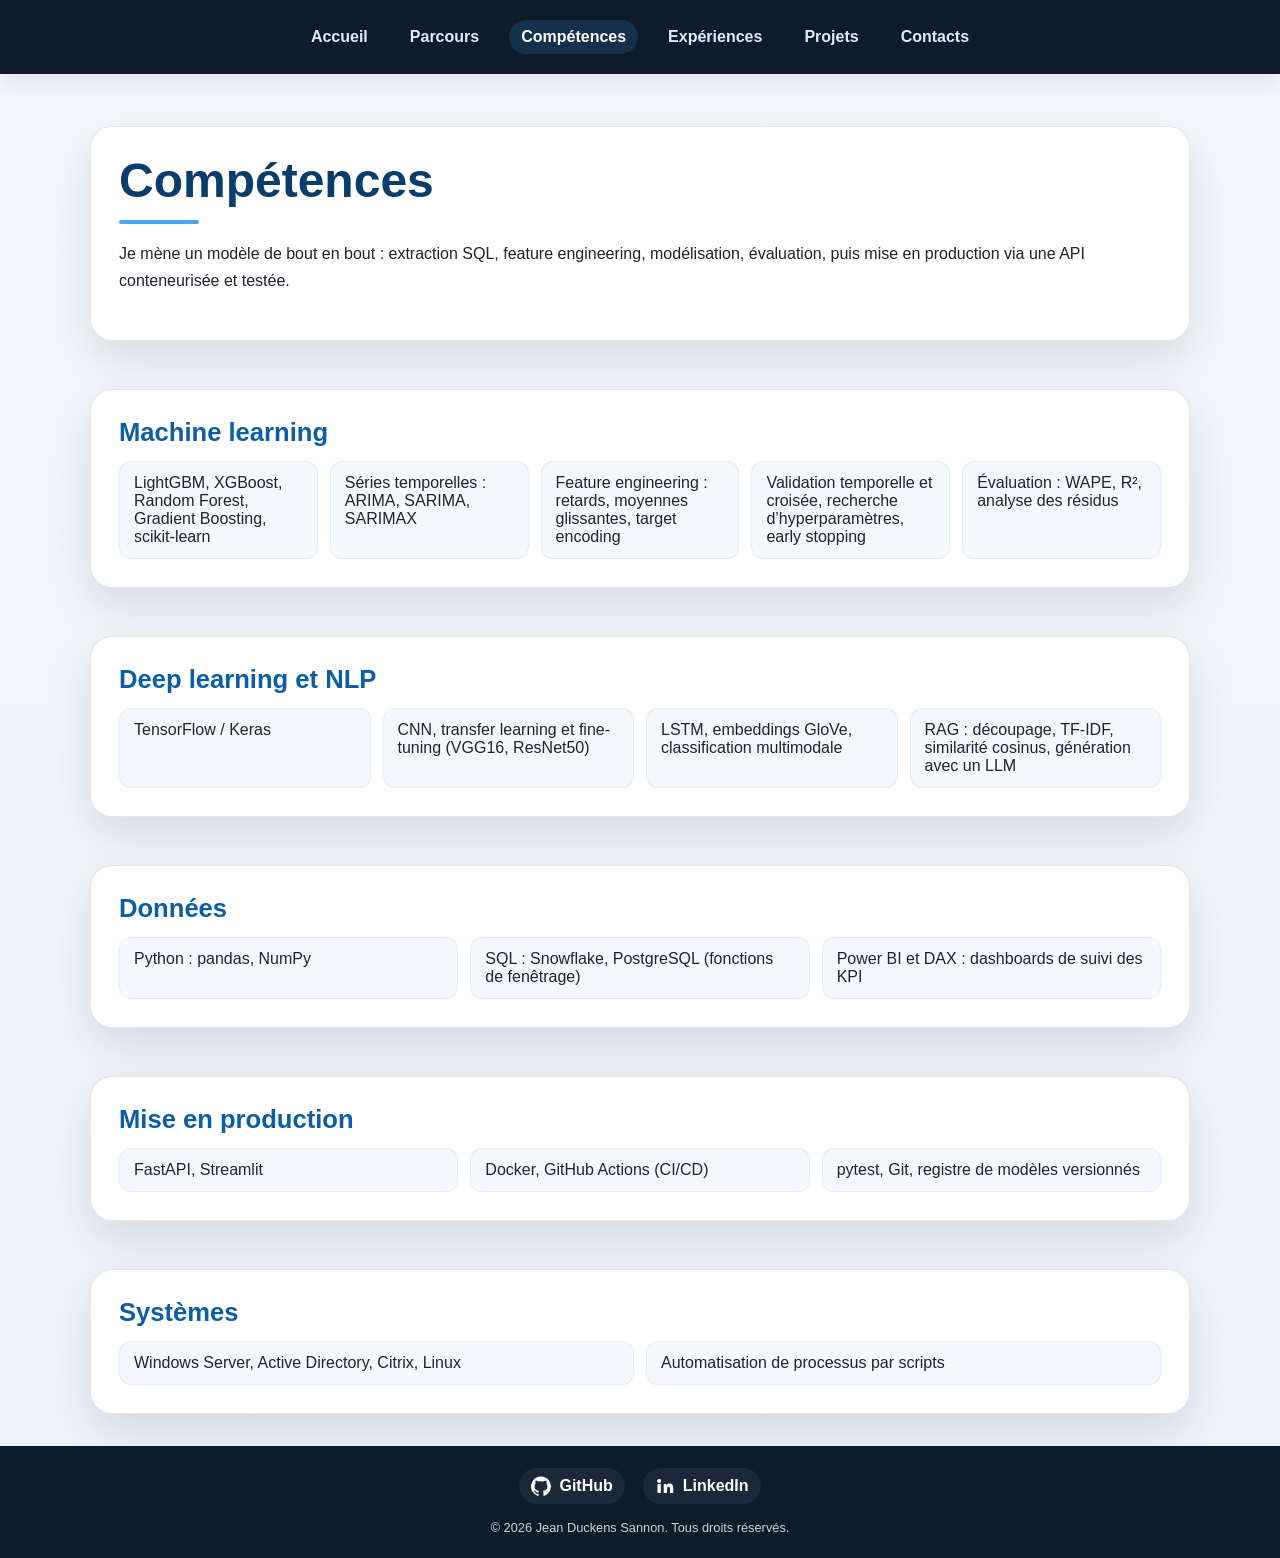
==== commit 8d8f59ff: "Aligne le portfolio sur le nouveau CV Data Scientist - Corrige les résultats Cdiscount (WAPE 13,4 %," ====
--- a/pages/competences.html
+++ b/pages/competences.html
@@ -25,61 +25,53 @@
         <div class="page-shell">
             <section class="page-card">
                 <h1>Compétences</h1>
-                <p>Je développe des solutions data de bout en bout : exploration, préparation, modélisation, exposition via API et industrialisation avec des pratiques MLOps.</p>
+                <p>Je mène un modèle de bout en bout : extraction SQL, feature engineering, modélisation, évaluation, puis mise en production via une API conteneurisée et testée.</p>
             </section>
 
             <section class="page-card">
-                <h2>Business Intelligence & Reporting</h2>
+                <h2>Machine learning</h2>
                 <ul>
-                    <li>Power BI & Data Modeling avancé</li>
-                    <li>DAX et optimisation de rapports</li>
-                    <li>Analyse de KPI business : trafic, conversion, engagement, performance</li>
-                    <li>Dashboard interactif et reporting automatisé</li>
+                    <li>LightGBM, XGBoost, Random Forest, Gradient Boosting, scikit-learn</li>
+                    <li>Séries temporelles : ARIMA, SARIMA, SARIMAX</li>
+                    <li>Feature engineering : retards, moyennes glissantes, target encoding</li>
+                    <li>Validation temporelle et croisée, recherche d’hyperparamètres, early stopping</li>
+                    <li>Évaluation : WAPE, R², analyse des résidus</li>
                 </ul>
             </section>
 
             <section class="page-card">
-                <h2>Data & IA</h2>
+                <h2>Deep learning et NLP</h2>
                 <ul>
-                    <li>Python : Pandas, NumPy, scikit-learn</li>
-                    <li>EDA, nettoyage, préparation et feature engineering</li>
-                    <li>Classification, régression et forecasting</li>
-                    <li>Évaluation : accuracy, precision, recall, F1, ROC-AUC</li>
-                    <li>LightGBM et validation chronologique</li>
+                    <li>TensorFlow / Keras</li>
+                    <li>CNN, transfer learning et fine-tuning (VGG16, ResNet50)</li>
+                    <li>LSTM, embeddings GloVe, classification multimodale</li>
+                    <li>RAG : découpage, TF-IDF, similarité cosinus, génération avec un LLM</li>
                 </ul>
             </section>
 
             <section class="page-card">
-                <h2>MLOps & industrialisation</h2>
+                <h2>Données</h2>
                 <ul>
-                    <li>FastAPI, Pydantic et APIs REST</li>
-                    <li>Docker, GitHub Actions et CI/CD</li>
-                    <li>Versionnement de modèles et pipelines YAML</li>
-                    <li>Health checks, tests automatisés et supervision</li>
-                    <li>Azure DevOps (TFS) et méthodes Agile/Scrum</li>
+                    <li>Python : pandas, NumPy</li>
+                    <li>SQL : Snowflake, PostgreSQL (fonctions de fenêtrage)</li>
+                    <li>Power BI et DAX : dashboards de suivi des KPI</li>
                 </ul>
             </section>
 
             <section class="page-card">
-                <h2>Data Engineering, IA générative & systèmes</h2>
+                <h2>Mise en production</h2>
                 <ul>
-                    <li>SQL avancé : PostgreSQL, MySQL</li>
-                    <li>ETL, Data Warehouse, Snowflake et qualité des données</li>
-                    <li>RAG, TF-IDF, similarité cosinus et construction de prompts</li>
-                    <li>Linux, réseaux et administration système</li>
-                    <li>HTML5, CSS3, JavaScript et Flutter/Dart</li>
+                    <li>FastAPI, Streamlit</li>
+                    <li>Docker, GitHub Actions (CI/CD)</li>
+                    <li>pytest, Git, registre de modèles versionnés</li>
                 </ul>
             </section>
 
             <section class="page-card">
-                <h2>Soft skills</h2>
+                <h2>Systèmes</h2>
                 <ul>
-                    <li>Autonomie et rigueur</li>
-                    <li>Esprit d’équipe</li>
-                    <li>Adaptabilité</li>
-                    <li>Apprentissage continu</li>
-                    <li>Esprit analytique et sens critique</li>
-                    <li>Curiosité</li>
+                    <li>Windows Server, Active Directory, Citrix, Linux</li>
+                    <li>Automatisation de processus par scripts</li>
                 </ul>
             </section>
         </div>
--- a/assets/css/style.css
+++ b/assets/css/style.css
@@ -224,6 +224,20 @@
     color: var(--primary-strong);
 }
 
+.timeline-item ul {
+    list-style: disc;
+    display: block;
+    padding-left: 20px;
+}
+
+.timeline-item ul li {
+    background: none;
+    border: 0;
+    padding: 0;
+    margin-bottom: 6px;
+    font-weight: 400;
+}
+
 .project-card-featured {
     background: linear-gradient(135deg, #eef7ff 0%, #ffffff 100%);
 }
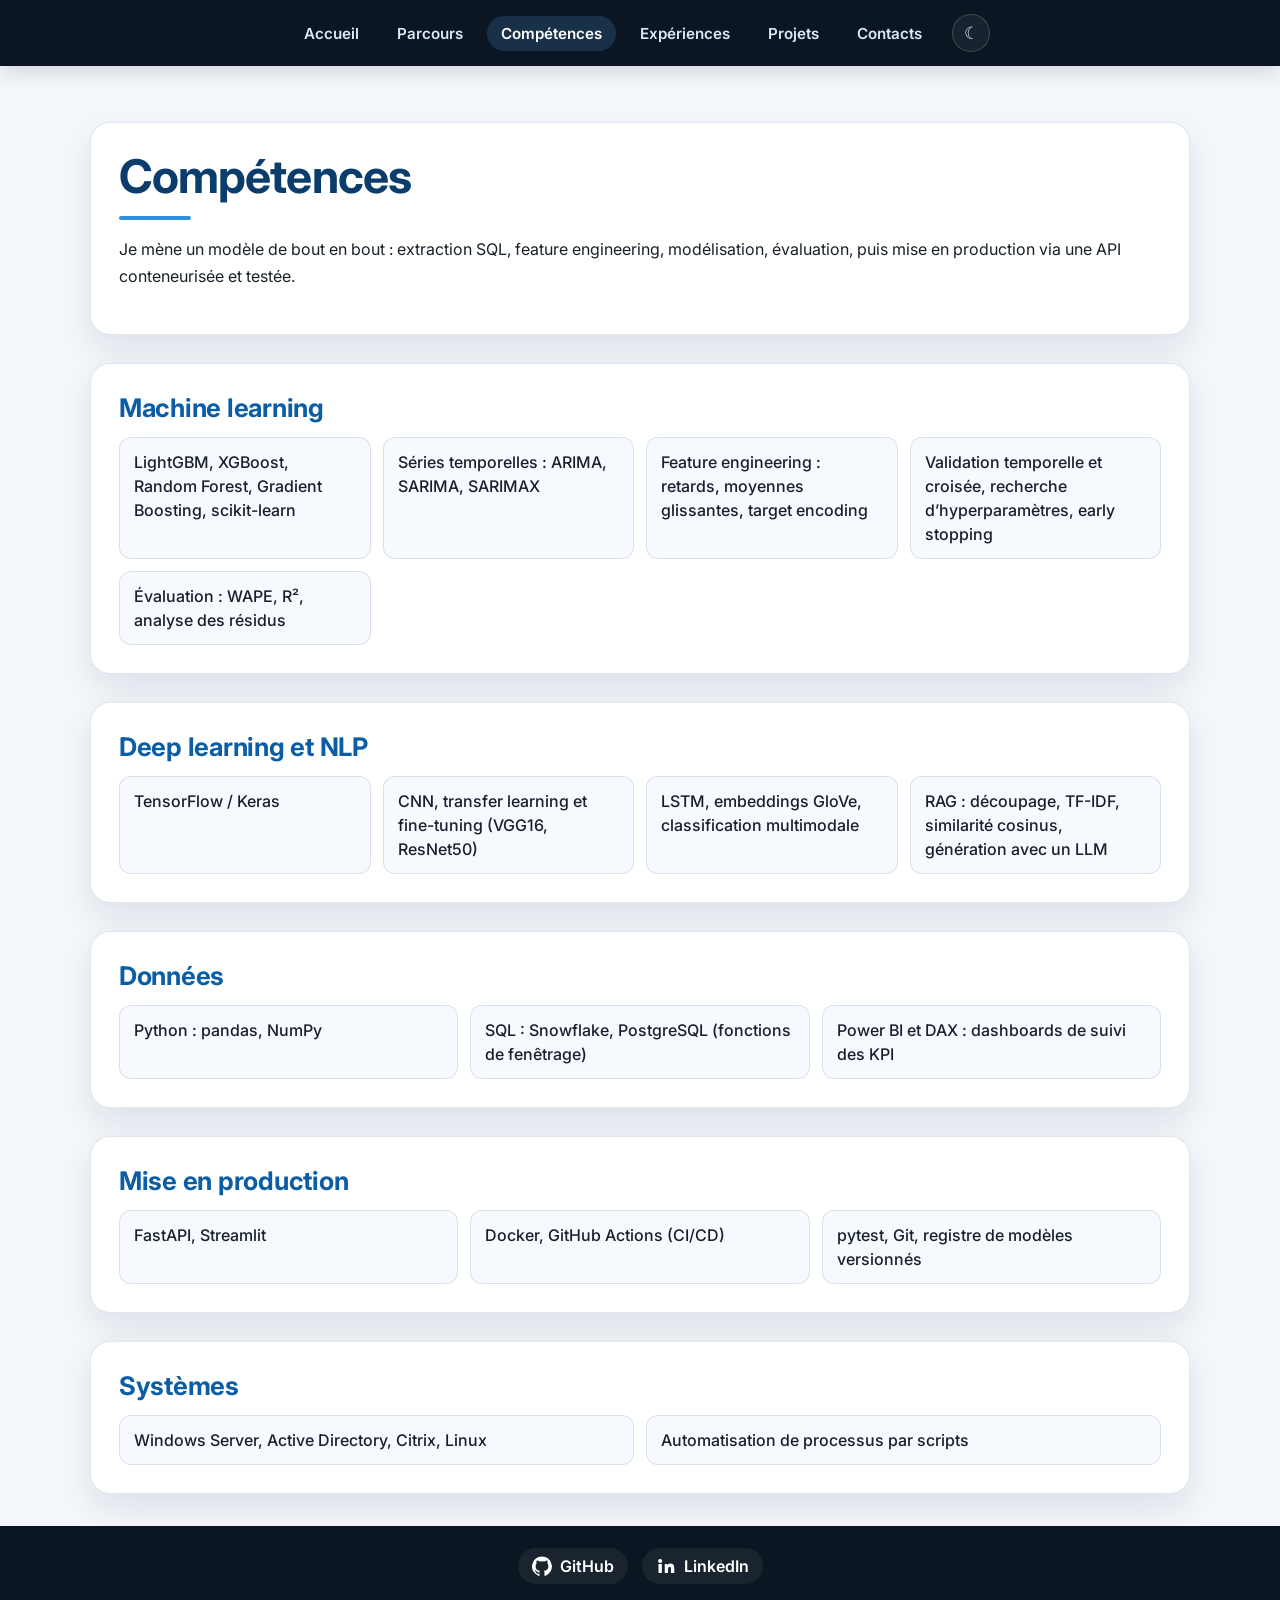
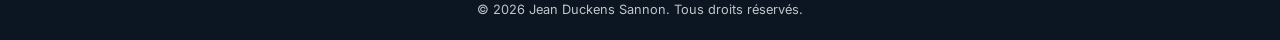
==== commit 022f7d52: "Optimisation et modification du code" ====
--- a/pages/competences.html
+++ b/pages/competences.html
@@ -5,8 +5,15 @@
     <meta charset="UTF-8">
     <meta name="viewport" content="width=device-width, initial-scale=1.0">
     <title>Compétences | Jean Duckens Sannon, Data Scientist</title>
+    <meta name="description" content="Compétences de Jean Duckens Sannon, Data Scientist : machine learning, séries temporelles, deep learning, NLP, SQL, Power BI, FastAPI, Docker et CI/CD.">
+    <meta name="theme-color" content="#0b1622">
+    <link rel="preconnect" href="https://fonts.googleapis.com">
+    <link rel="preconnect" href="https://fonts.gstatic.com" crossorigin>
+    <link rel="stylesheet" href="https://fonts.googleapis.com/css2?family=Inter:wght@400;500;600;700&family=JetBrains+Mono:wght@500;700&display=swap">
     <link rel="icon" href="../assets/images/duc.jpg" type="image/jpeg">
     <link rel="stylesheet" href="../assets/css/style.css">
+    <script>try { var t = localStorage.getItem('theme'); if (t) document.documentElement.setAttribute('data-theme', t); } catch (e) {}</script>
+    <script src="../assets/js/main.js" defer></script>
 </head>
 
 <body>
--- a/assets/css/style.css
+++ b/assets/css/style.css
@@ -1,15 +1,86 @@
-﻿/* Base du portfolio */
+﻿/* =========================================================
+   Portfolio Jean Duckens Sannon — Data Scientist
+   Thème clair / sombre piloté par des variables CSS
+   ========================================================= */
+
 :root {
     --bg: #f4f7fb;
     --bg-panel: #ffffff;
-    --nav: #0d1b2a;
+    --bg-soft: #f6f9fe;
+    --nav: #0b1622;
+    --nav-text: #dbe8f7;
     --primary: #0b5ea6;
     --primary-strong: #0a3d6c;
-    --accent: #47a7ff;
-    --text: #1d2430;
-    --muted: #5f6f81;
+    --accent: #2f8fe0;
+    --btn: #0b5ea6;
+    --btn-hover: #0a3d6c;
+    --btn-text: #ffffff;
+    --text: #18202b;
+    --muted: #566477;
     --border: rgba(15, 56, 92, 0.12);
-    --shadow: 0 18px 45px rgba(11, 41, 69, 0.12);
+    --grid-line: rgba(11, 94, 166, 0.07);
+    --chip-bg: rgba(11, 94, 166, 0.08);
+    --chip-text: #0a3d6c;
+    --shadow: 0 14px 36px rgba(11, 41, 69, 0.10);
+
+    --font-sans: 'Inter', 'Segoe UI', system-ui, -apple-system, sans-serif;
+    --font-mono: 'JetBrains Mono', ui-monospace, 'Cascadia Code', Consolas, monospace;
+    --radius: 20px;
+
+    color-scheme: light;
+}
+
+@media (prefers-color-scheme: dark) {
+    :root:not([data-theme="light"]) {
+        --bg: #0a1119;
+        --bg-panel: #101a26;
+        --bg-soft: #14202f;
+        --nav: #060c13;
+        --nav-text: #cfdcec;
+        --primary: #5aa9f0;
+        --primary-strong: #9ccbff;
+        --accent: #5aa9f0;
+        --btn: #1f6fc0;
+        --btn-hover: #2b82dc;
+        --btn-text: #ffffff;
+        --text: #e2e8f0;
+        --muted: #95a3b6;
+        --border: rgba(140, 180, 230, 0.14);
+        --grid-line: rgba(140, 190, 255, 0.06);
+        --chip-bg: rgba(90, 169, 240, 0.12);
+        --chip-text: #b6d8ff;
+        --shadow: 0 14px 36px rgba(0, 0, 0, 0.35);
+        color-scheme: dark;
+    }
+}
+
+:root[data-theme="dark"] {
+    --bg: #0a1119;
+    --bg-panel: #101a26;
+    --bg-soft: #14202f;
+    --nav: #060c13;
+    --nav-text: #cfdcec;
+    --primary: #5aa9f0;
+    --primary-strong: #9ccbff;
+    --accent: #5aa9f0;
+    --btn: #1f6fc0;
+    --btn-hover: #2b82dc;
+    --btn-text: #ffffff;
+    --text: #e2e8f0;
+    --muted: #95a3b6;
+    --border: rgba(140, 180, 230, 0.14);
+    --grid-line: rgba(140, 190, 255, 0.06);
+    --chip-bg: rgba(90, 169, 240, 0.12);
+    --chip-text: #b6d8ff;
+    --shadow: 0 14px 36px rgba(0, 0, 0, 0.35);
+    color-scheme: dark;
+}
+
+/* ---------- Base ---------- */
+*,
+*::before,
+*::after {
+    box-sizing: border-box;
 }
 
 html, body {
@@ -18,13 +89,18 @@
 }
 
 body {
-    font-family: 'Segoe UI', Tahoma, Geneva, Verdana, sans-serif;
-    background: linear-gradient(180deg, var(--bg) 0%, #edf3fa 100%);
+    font-family: var(--font-sans);
+    background-color: var(--bg);
     color: var(--text);
-    margin: 0;
     min-height: 100vh;
     display: flex;
     flex-direction: column;
+    -webkit-font-smoothing: antialiased;
+}
+
+img {
+    max-width: 100%;
+    height: auto;
 }
 
 main {
@@ -33,60 +109,150 @@
     margin: 32px auto;
 }
 
-/* Navigation */
+h1 {
+    color: var(--primary-strong);
+    margin: 0 0 12px;
+    font-size: clamp(2rem, 4vw, 2.9rem);
+    line-height: 1.1;
+    letter-spacing: -0.02em;
+}
+
+h1::after {
+    content: '';
+    display: block;
+    width: 72px;
+    height: 4px;
+    background: var(--accent);
+    border-radius: 2px;
+    margin-top: 14px;
+    animation: expandWidth 0.8s ease-out;
+}
+
+h2 {
+    color: var(--primary);
+    margin: 0 0 16px;
+    font-size: clamp(1.2rem, 2vw, 1.6rem);
+    letter-spacing: -0.01em;
+}
+
+h3 {
+    letter-spacing: -0.01em;
+}
+
+p {
+    color: var(--text);
+    line-height: 1.7;
+    margin: 0 0 16px;
+}
+
+strong {
+    color: var(--primary-strong);
+}
+
+/* ---------- Navigation ---------- */
 header {
     position: sticky;
     top: 0;
     z-index: 1000;
     background-color: var(--nav);
+    box-shadow: 0 8px 22px rgba(0, 0, 0, 0.12);
 }
 
 nav {
     display: flex;
-    gap: 18px;
+    gap: 10px;
     align-items: center;
     justify-content: center;
-    background-color: var(--nav);
-    padding: 20px 18px;
+    padding: 14px 16px;
     flex-wrap: wrap;
-    box-shadow: 0 10px 25px rgba(0, 0, 0, 0.08);
 }
 
 nav a {
     text-decoration: none;
-    color: #dfeeff;
+    color: var(--nav-text);
     font-weight: 600;
-    padding: 8px 12px;
+    font-size: 0.95rem;
+    padding: 8px 14px;
     border-radius: 999px;
     transition: background 0.2s ease, color 0.2s ease;
 }
 
 nav a:hover,
 nav a[aria-current="page"] {
-    background: rgba(71, 167, 255, 0.15);
-    color: white;
-}
-
-/* Contenu principal */
+    background: rgba(90, 169, 240, 0.18);
+    color: #ffffff;
+}
+
+.theme-toggle {
+    margin-left: 6px;
+    width: 38px;
+    height: 38px;
+    display: inline-grid;
+    place-items: center;
+    border-radius: 999px;
+    border: 1px solid rgba(255, 255, 255, 0.18);
+    background: rgba(255, 255, 255, 0.06);
+    color: var(--nav-text);
+    font-size: 1.05rem;
+    cursor: pointer;
+}
+
+.theme-toggle:hover {
+    background: rgba(90, 169, 240, 0.18);
+}
+
+/* ---------- Hero ---------- */
 .hero {
     display: grid;
-    grid-template-columns: 1.2fr 0.8fr;
-    gap: 28px;
-    align-items: center;
+    grid-template-columns: 1.25fr 0.75fr;
     background: var(--bg-panel);
     border: 1px solid var(--border);
     border-radius: 24px;
     box-shadow: var(--shadow);
     overflow: hidden;
+    animation: fadeInUp 0.7s ease-out;
 }
 
 .hero-copy {
     padding: 40px 38px;
 }
 
+.hero-copy h2 {
+    font-size: clamp(1.05rem, 1.8vw, 1.3rem);
+    color: var(--muted);
+    font-weight: 600;
+}
+
+.eyebrow {
+    display: inline-flex;
+    align-items: center;
+    gap: 8px;
+    font-family: var(--font-mono);
+    font-size: 0.8rem;
+    color: var(--primary);
+    background: var(--chip-bg);
+    border-radius: 999px;
+    padding: 6px 12px;
+    margin-bottom: 16px;
+}
+
+.eyebrow::before {
+    content: '';
+    width: 8px;
+    height: 8px;
+    border-radius: 50%;
+    background: #2fbf71;
+    box-shadow: 0 0 0 3px rgba(47, 191, 113, 0.2);
+}
+
+/* Fond "papier millimétré" : clin d'œil aux graphiques */
 .hero-visual {
     padding: 24px;
-    background: linear-gradient(135deg, rgba(11, 94, 166, 0.08), rgba(71, 167, 255, 0.18));
+    background-color: var(--bg-soft);
+    background-image:
+        linear-gradient(var(--grid-line) 1px, transparent 1px),
+        linear-gradient(90deg, var(--grid-line) 1px, transparent 1px);
+    background-size: 22px 22px;
     display: flex;
     align-items: center;
     justify-content: center;
@@ -95,9 +261,9 @@
 .profile-image {
     width: min(240px, 100%);
     border-radius: 22px;
-    border: 4px solid rgba(11, 94, 166, 0.18);
-    box-shadow: 0 16px 35px rgba(11, 94, 166, 0.18);
-    background: white;
+    border: 4px solid var(--border);
+    box-shadow: var(--shadow);
+    background: var(--bg-panel);
 }
 
 .image-link {
@@ -110,78 +276,143 @@
     transform: scale(1.03);
 }
 
-h1 {
-    color: var(--primary-strong);
-    margin: 0 0 12px;
-    font-size: clamp(2.1rem, 4vw, 3rem);
-    line-height: 1.1;
-}
-
-h2 {
-    color: var(--primary);
-    margin: 0 0 18px;
-    font-size: clamp(1.2rem, 2vw, 1.8rem);
-}
-
-p {
-    color: var(--text);
-    line-height: 1.7;
-    margin: 0 0 18px;
+.hero-actions {
+    display: flex;
+    flex-wrap: wrap;
+    gap: 10px;
+    margin-top: 8px;
 }
 
 .hero-link {
     display: inline-block;
-    padding: 12px 18px;
-    background: var(--primary);
-    color: white;
+    padding: 12px 20px;
+    background: var(--btn);
+    color: var(--btn-text);
     text-decoration: none;
     border-radius: 999px;
     font-weight: 600;
-    margin-top: 8px;
+    border: 1px solid transparent;
     transition: transform 0.2s ease, background 0.2s ease;
 }
 
 .hero-link:hover {
-    background: var(--primary-strong);
+    background: var(--btn-hover);
     transform: translateY(-1px);
 }
 
-.skills-panel {
-    margin-top: 28px;
+.hero-link-ghost {
+    background: transparent;
+    color: var(--primary);
+    border-color: var(--primary);
+}
+
+.hero-link-ghost:hover {
+    background: var(--chip-bg);
+}
+
+/* ---------- Indicateurs clés (KPI) ---------- */
+.metrics {
+    display: grid;
+    grid-template-columns: repeat(auto-fit, minmax(190px, 1fr));
+    gap: 16px;
+    margin-top: 24px;
+    padding: 0;
+    list-style: none;
+}
+
+.metrics > li,
+.metric {
     background: var(--bg-panel);
     border: 1px solid var(--border);
-    border-radius: 20px;
+    border-left: 4px solid var(--accent);
+    border-radius: 14px;
+    padding: 18px 20px;
     box-shadow: var(--shadow);
-    padding: 26px 28px;
-}
-
-.recruiter-cta {
-    text-align: center;
-}
-
-.recruiter-cta .hero-link {
-    margin: 4px 6px;
-}
-
-.skills-panel h2 {
-    margin-top: 0;
+    display: flex;
+    flex-direction: column;
+    gap: 6px;
+    font-weight: 400;
+}
+
+.metric-value {
+    font-family: var(--font-mono);
+    font-size: clamp(1.6rem, 3vw, 2rem);
+    font-weight: 700;
     color: var(--primary-strong);
-    font-size: 1.4rem;
-}
-
-/* Cartes de contenu pour les pages secondaires */
-.page-shell {
-    display: grid;
-    gap: 28px;
-}
-
+    font-variant-numeric: tabular-nums;
+    line-height: 1.1;
+}
+
+.metric-label {
+    color: var(--muted);
+    font-size: 0.9rem;
+    line-height: 1.45;
+}
+
+/* Variante compacte dans une carte projet */
+.metrics-compact {
+    margin: 14px 0 0;
+    grid-template-columns: repeat(auto-fit, minmax(110px, 1fr));
+    gap: 10px;
+}
+
+.metrics-compact > li {
+    box-shadow: none;
+    padding: 12px 14px;
+}
+
+.metrics-compact .metric-value {
+    font-size: 1.35rem;
+}
+
+/* ---------- Puces techniques ---------- */
+.tags {
+    display: flex;
+    flex-wrap: wrap;
+    gap: 6px;
+    list-style: none;
+    padding: 0;
+    margin: 0 0 12px;
+}
+
+.tags li {
+    font-family: var(--font-mono);
+    font-size: 0.75rem;
+    font-weight: 500;
+    color: var(--chip-text);
+    background: var(--chip-bg);
+    border: 0;
+    border-radius: 6px;
+    padding: 4px 8px;
+}
+
+/* ---------- Cartes ---------- */
+.skills-panel,
 .page-card {
     background: var(--bg-panel);
     border: 1px solid var(--border);
-    border-radius: 22px;
+    border-radius: var(--radius);
     box-shadow: var(--shadow);
     padding: 28px;
-    margin-top: 20px;
+    margin-top: 24px;
+}
+
+.skills-panel h2 {
+    color: var(--primary-strong);
+    font-size: 1.4rem;
+}
+
+.recruiter-cta {
+    text-align: center;
+}
+
+.recruiter-cta .hero-actions {
+    justify-content: center;
+}
+
+.page-shell {
+    display: grid;
+    gap: 4px;
 }
 
 .page-card h1 {
@@ -201,18 +432,39 @@
 .project-card,
 .contact-card {
     border: 1px solid var(--border);
-    background: #f8fbff;
+    background: var(--bg-soft);
     border-radius: 16px;
-    padding: 18px 20px;
+    padding: 20px 22px;
     min-width: 0;
+}
+
+.timeline-item {
+    border-left: 4px solid var(--accent);
+}
+
+.project-card {
+    display: flex;
+    flex-direction: column;
+    transition: transform 0.2s ease, box-shadow 0.2s ease, border-color 0.2s ease;
+}
+
+.project-card:hover {
+    transform: translateY(-3px);
+    border-color: var(--accent);
+    box-shadow: var(--shadow);
 }
 
 .project-grid,
 .contact-grid,
 .doc-grid {
     display: grid;
-    grid-template-columns: repeat(auto-fit, minmax(220px, 1fr));
+    grid-template-columns: repeat(auto-fit, minmax(min(260px, 100%), 1fr));
     gap: 18px;
+}
+
+/* Cartes projet plus larges : 2 par ligne sur desktop */
+.project-grid {
+    grid-template-columns: repeat(auto-fit, minmax(min(340px, 100%), 1fr));
 }
 
 .project-card h3,
@@ -236,10 +488,16 @@
     padding: 0;
     margin-bottom: 6px;
     font-weight: 400;
+    line-height: 1.6;
 }
 
 .project-card-featured {
-    background: linear-gradient(135deg, #eef7ff 0%, #ffffff 100%);
+    grid-column: 1 / -1;
+    border: 1px solid var(--accent);
+    background:
+        linear-gradient(var(--grid-line) 1px, transparent 1px) 0 0 / 22px 22px,
+        linear-gradient(90deg, var(--grid-line) 1px, transparent 1px) 0 0 / 22px 22px,
+        var(--bg-soft);
 }
 
 .project-instructions {
@@ -249,8 +507,9 @@
 
 .project-details {
     display: grid;
+    grid-template-columns: 1fr;
     gap: 8px;
-    margin: 16px 0 0;
+    margin: 4px 0 0;
 }
 
 .project-details li {
@@ -258,6 +517,8 @@
     border: 0;
     padding: 0;
     font-size: 0.95rem;
+    font-weight: 400;
+    line-height: 1.55;
 }
 
 .project-actions {
@@ -278,22 +539,31 @@
 
 .project-steps {
     display: grid;
+    grid-template-columns: 1fr;
     gap: 12px;
     padding-left: 22px;
 }
 
 .project-steps li {
     list-style: decimal;
+    background: none;
+    border: 0;
+    padding: 0;
+    font-weight: 400;
 }
 
 .doc-card {
     border: 1px solid var(--border);
-    background: linear-gradient(135deg, #f4f9ff 0%, #ffffff 100%);
+    background: var(--bg-soft);
     border-radius: 16px;
     padding: 18px 20px;
     display: flex;
     flex-direction: column;
     gap: 10px;
+}
+
+.doc-card .hero-visual {
+    border-radius: 12px;
 }
 
 .doc-link {
@@ -302,96 +572,82 @@
     justify-content: center;
     margin-top: 8px;
     text-decoration: none;
-    background: var(--primary);
-    color: white;
+    background: var(--btn);
+    color: var(--btn-text);
     padding: 10px 12px;
     border-radius: 10px;
     font-weight: 600;
 }
 
 .doc-link:hover {
-    background: var(--primary-strong);
+    background: var(--btn-hover);
 }
 
 .document-pending {
     margin: auto 0 0;
+    padding-top: 14px;
     color: var(--muted);
     font-style: italic;
+    font-size: 0.92rem;
 }
 
 .label {
     display: inline-block;
+    align-self: flex-start;
+    font-family: var(--font-mono);
     font-size: 0.75rem;
-    font-weight: 700;
-    letter-spacing: 0.08em;
-    text-transform: uppercase;
-    background: rgba(11, 94, 166, 0.08);
-    color: var(--primary-strong);
+    font-weight: 600;
+    letter-spacing: 0.04em;
+    background: var(--chip-bg);
+    color: var(--chip-text);
     border-radius: 999px;
-    padding: 6px 10px;
+    padding: 5px 10px;
     margin-bottom: 10px;
 }
 
+/* Listes "tuiles" par défaut */
 ul {
     list-style: none;
     padding: 0;
     margin: 0;
     display: grid;
-    grid-template-columns: repeat(auto-fit, minmax(180px, 1fr));
+    grid-template-columns: repeat(auto-fit, minmax(200px, 1fr));
     gap: 12px;
 }
 
 ul li {
-    background: #f5f9ff;
-    border: 1px solid rgba(11, 94, 166, 0.08);
+    background: var(--bg-soft);
+    border: 1px solid var(--border);
     border-radius: 12px;
     padding: 12px 14px;
     color: var(--text);
     font-weight: 500;
+    line-height: 1.5;
 }
 
 .contact-list {
-    list-style: none;
-    display: grid;
-    gap: 15px;
+    display: grid;
+    grid-template-columns: 1fr;
+    gap: 12px;
+}
+
+.contact-list li {
+    background: none;
+    border: 0;
     padding: 0;
-    margin: 0;
 }
 
 .contact-list a {
     display: block;
-    color: var(--primary-strong);
+    color: var(--primary);
     text-decoration: none;
     font-weight: 600;
-    overflow-wrap: anywhere; 
-    word-break: break-word;
+    overflow-wrap: anywhere;
 }
 
 .contact-list a:hover,
 .contact-list a:focus-visible {
     text-decoration: underline;
-}
-
-/* Focus clavier */
-a:focus-visible {
-    outline: 3px solid var(--accent);
-    outline-offset: 3px;
-}
-
-/* Pied de page */
-footer {
-    background-color: var(--nav);
-    color: white;
-    text-align: center;
-    padding: 22px 18px;
-}
-
-.social-links {
-    display: flex;
-    justify-content: center;
-    gap: 18px;
-    flex-wrap: wrap;
-    margin-bottom: 14px;
 }
 
 .site-link {
@@ -399,16 +655,56 @@
     text-decoration: none;
     font-weight: 600;
 }
+
+.visually-hidden {
+    position: absolute;
+    width: 1px;
+    height: 1px;
+    margin: -1px;
+    padding: 0;
+    overflow: hidden;
+    clip: rect(0 0 0 0);
+    white-space: nowrap;
+    border: 0;
+}
+
+/* Focus clavier */
+a:focus-visible,
+button:focus-visible {
+    outline: 3px solid var(--accent);
+    outline-offset: 3px;
+}
+
+/* ---------- Pied de page ---------- */
+footer {
+    background-color: var(--nav);
+    color: #ffffff;
+    text-align: center;
+    padding: 22px 18px;
+}
+
+.social-links {
+    display: flex;
+    justify-content: center;
+    gap: 14px;
+    flex-wrap: wrap;
+    margin-bottom: 14px;
+}
+
 .social-links a {
     display: inline-flex;
     align-items: center;
     gap: 8px;
-    color: white;
+    color: #ffffff;
     text-decoration: none;
     font-weight: 600;
-    padding: 8px 12px;
+    padding: 8px 14px;
     border-radius: 999px;
     background: rgba(255, 255, 255, 0.06);
+}
+
+.social-links a:hover {
+    background: rgba(90, 169, 240, 0.18);
 }
 
 .social-links svg {
@@ -419,33 +715,50 @@
 
 small {
     font-size: 0.8em;
-    color: rgba(255, 255, 255, 0.8);
-}
-
-/* Responsive */
+    color: rgba(255, 255, 255, 0.75);
+}
+
+/* ---------- Responsive ---------- */
 @media (max-width: 760px) {
+    main {
+        margin: 20px auto;
+    }
+
     .hero {
         grid-template-columns: 1fr;
     }
 
+    .hero-visual {
+        order: -1;
+    }
+
     .hero-copy,
-    .hero-visual,
-    .page-card {
+    .page-card,
+    .skills-panel {
         padding: 24px 20px;
     }
 
-    .recruiter-cta .hero-link {
-        display: block;
-        margin: 8px 0;
-    }
-}
-
-
-/* Animation fade-in au chargement */
+    nav {
+        gap: 4px;
+        padding: 10px 12px;
+    }
+
+    nav a {
+        padding: 7px 10px;
+        font-size: 0.9rem;
+    }
+
+    .hero-actions .hero-link {
+        flex: 1 1 100%;
+        text-align: center;
+    }
+}
+
+/* ---------- Animations ---------- */
 @keyframes fadeInUp {
     from {
         opacity: 0;
-        transform: translateY(30px);
+        transform: translateY(24px);
     }
     to {
         opacity: 1;
@@ -453,32 +766,11 @@
     }
 }
 
-.hero {
-    animation: fadeInUp 0.8s ease-out;
-}
-
-/* Underline animé sur les titres */
-h1::after {
-    content: '';
-    display: block;
-    width: 80px;
-    height: 4px;
-    background: var(--accent);
-    border-radius: 2px;
-    margin-top: 12px;
-    animation: expandWidth 0.8s ease-out;
-}
-
 @keyframes expandWidth {
-    from {
-        width: 0;
-    }
-    to {
-        width: 80px;
-    }
-}
-
-/* Respect des préférences de mouvement réduit */
+    from { width: 0; }
+    to { width: 72px; }
+}
+
 @media (prefers-reduced-motion: reduce) {
     *,
     *::before,
@@ -486,4 +778,14 @@
         animation: none !important;
         transition: none !important;
     }
-}+}
+
+/* Liste sur une colonne pour les phrases longues */
+ul.list-stack {
+    grid-template-columns: 1fr;
+}
+
+ul.list-stack li {
+    border-left: 4px solid var(--accent);
+    font-weight: 400;
+}
